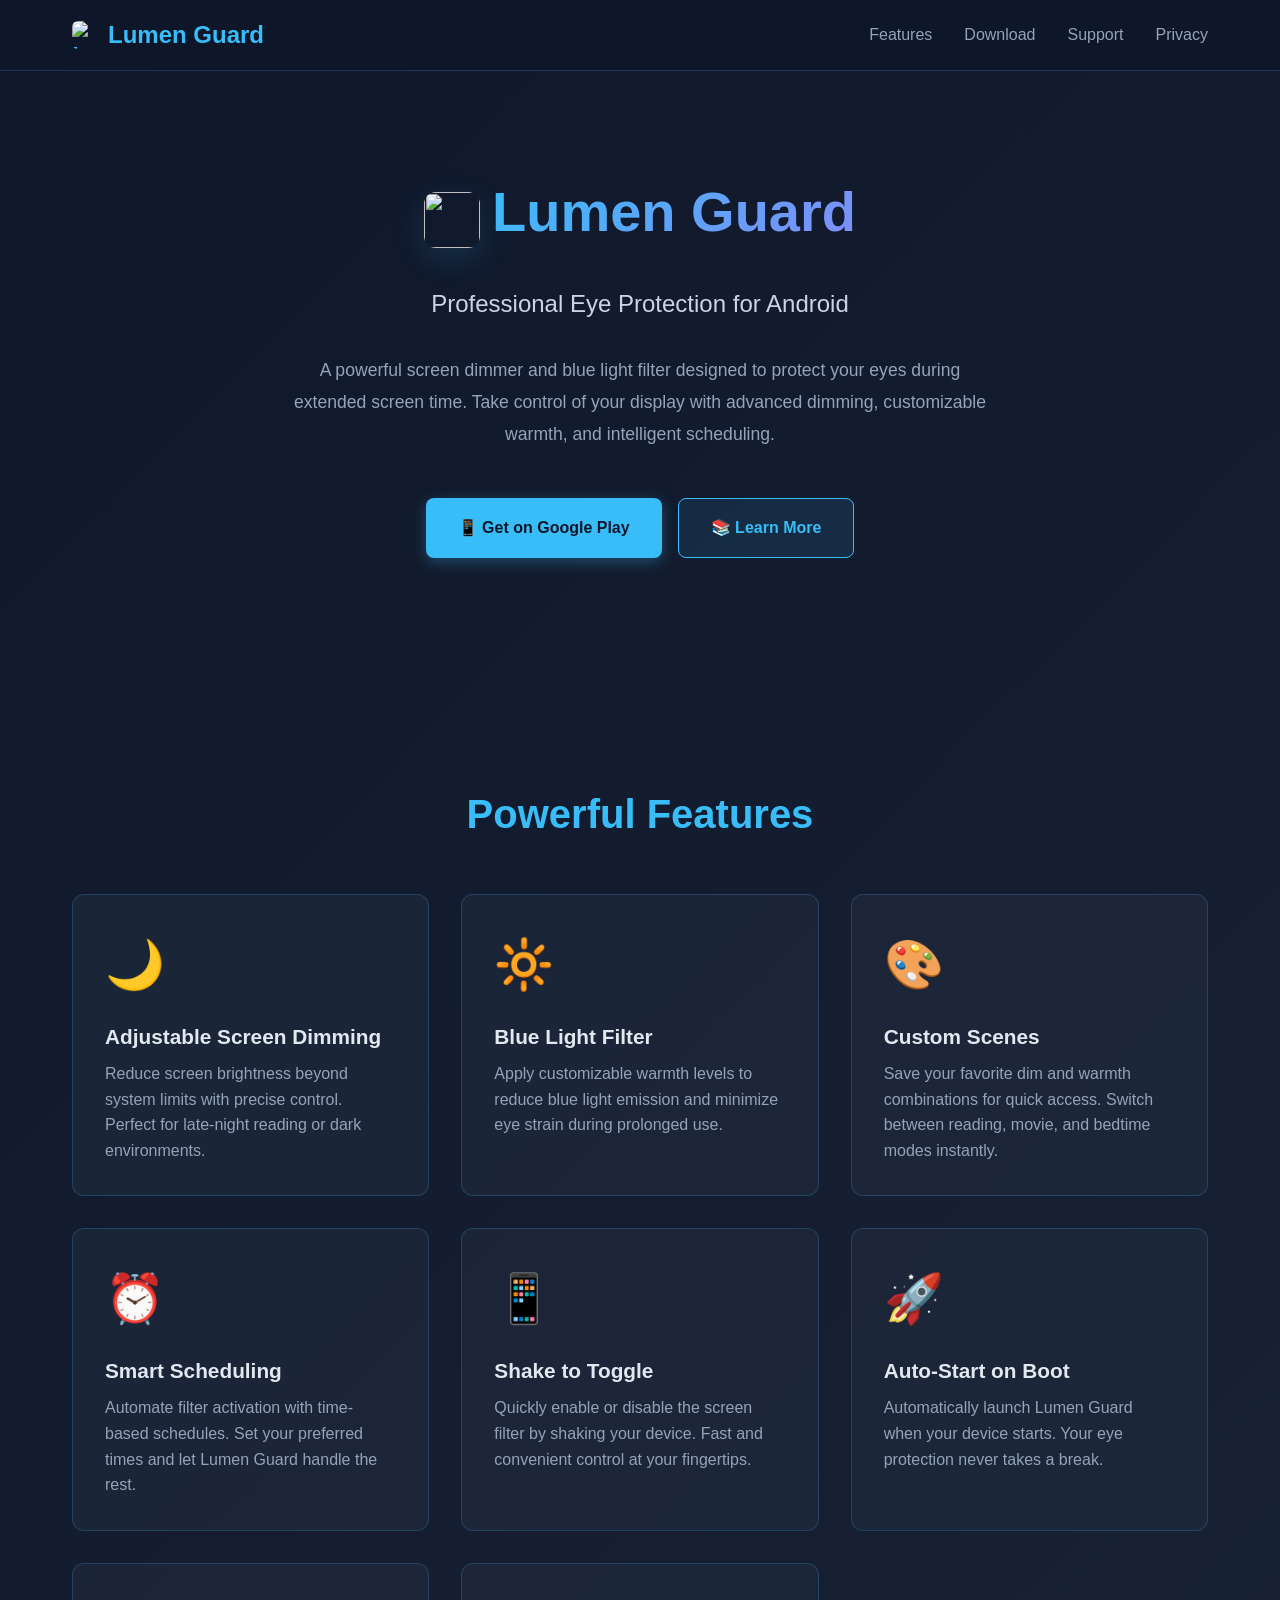
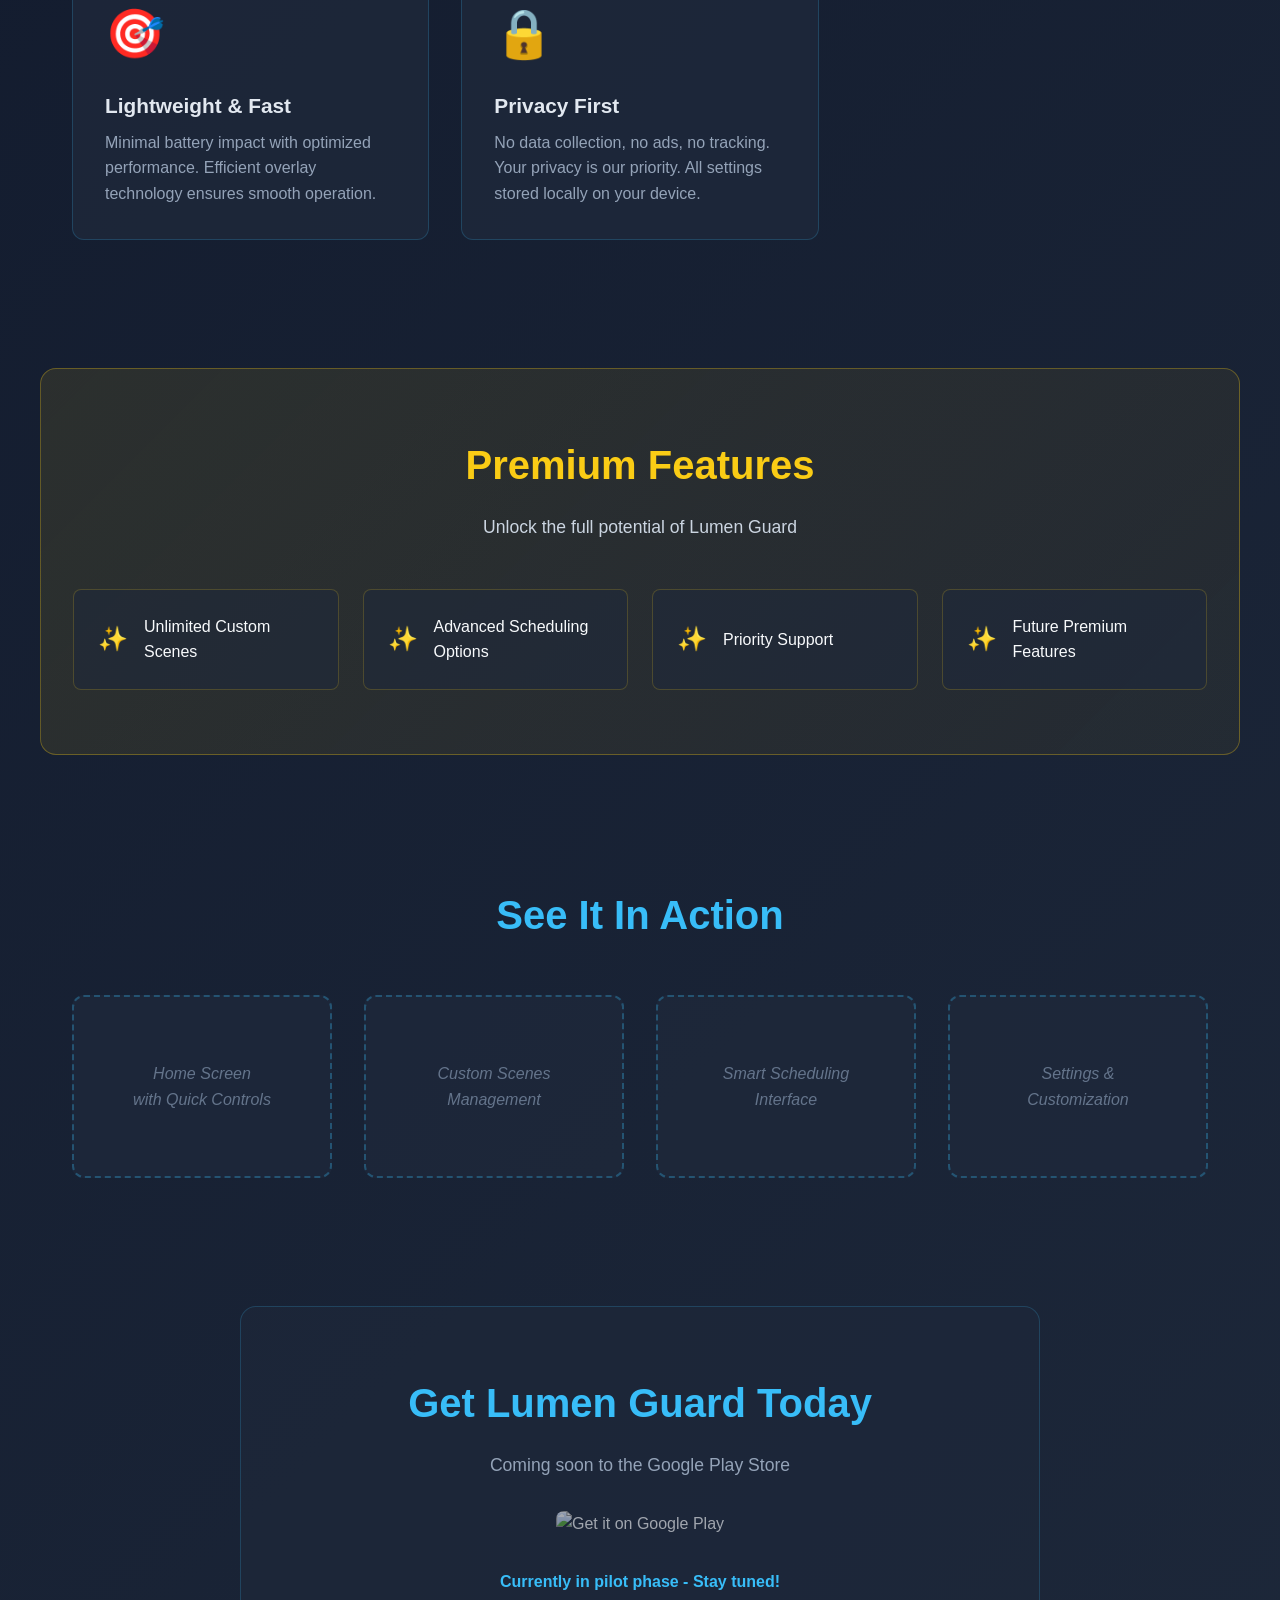
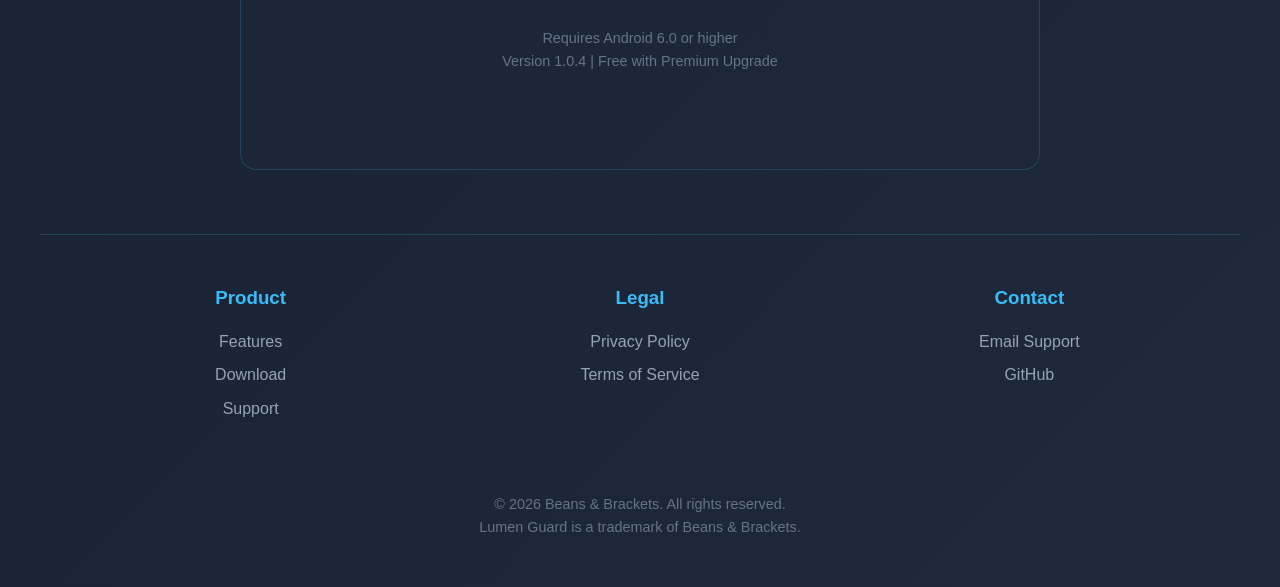
==== lumenguard/index.html @ dc98933a "lumenguard directory" ====
<!DOCTYPE html>
<html lang="en">
<head>
    <meta charset="UTF-8">
    <meta name="viewport" content="width=device-width, initial-scale=1.0">
    <meta name="description" content="Lumen Guard - Professional-grade screen dimmer and blue light filter for Android. Protect your eyes with customizable dimming, warmth control, and automated scheduling.">
    <meta name="keywords" content="screen dimmer, blue light filter, eye protection, android app, brightness control, lumen guard">
    <meta name="author" content="Beans & Brackets">
    <title>Lumen Guard - Professional Eye Protection for Android</title>
    <link rel="icon" type="image/webp" href="images/app-icon.webp">
    <link rel="apple-touch-icon" href="images/app-icon.png">
    <style>
        * {
            margin: 0;
            padding: 0;
            box-sizing: border-box;
        }

        body {
            font-family: -apple-system, BlinkMacSystemFont, 'Segoe UI', Roboto, Oxygen, Ubuntu, Cantarell, sans-serif;
            background: linear-gradient(135deg, #0f172a 0%, #1e293b 100%);
            color: #f8fafc;
            line-height: 1.6;
            -webkit-font-smoothing: antialiased;
            -moz-osx-font-smoothing: grayscale;
        }

        /* Header */
        header {
            background: rgba(15, 23, 42, 0.95);
            backdrop-filter: blur(10px);
            padding: 1rem 0;
            position: sticky;
            top: 0;
            z-index: 100;
            border-bottom: 1px solid rgba(56, 189, 248, 0.2);
        }

        nav {
            max-width: 1200px;
            margin: 0 auto;
            display: flex;
            justify-content: space-between;
            align-items: center;
            padding: 0 2rem;
        }

        .logo {
            font-size: 1.5rem;
            font-weight: bold;
            color: #38bdf8;
            display: flex;
            align-items: center;
            gap: 0.5rem;
        }

        .logo img {
            width: 28px;
            height: 28px;
            border-radius: 6px;
            display: inline-block;
        }

        nav ul {
            display: flex;
            list-style: none;
            gap: 2rem;
        }

        nav a {
            color: #94a3b8;
            text-decoration: none;
            transition: color 0.3s;
            font-weight: 500;
        }

        nav a:hover {
            color: #38bdf8;
        }

        /* Hero Section */
        .hero {
            max-width: 1200px;
            margin: 0 auto;
            padding: 6rem 2rem;
            text-align: center;
        }

        .hero h1 {
            font-size: 3.5rem;
            color: #38bdf8;
            margin-bottom: 1rem;
            background: linear-gradient(135deg, #38bdf8 0%, #818cf8 100%);
            -webkit-background-clip: text;
            -webkit-text-fill-color: transparent;
            background-clip: text;
        }

        .hero-title {
            display: flex;
            align-items: center;
            justify-content: center;
            gap: 0.75rem;
            margin-bottom: 0.75rem;
        }

        .hero-title-icon {
            width: 56px;
            height: 56px;
            border-radius: 12px;
            box-shadow: 0 10px 30px rgba(56, 189, 248, 0.15);
            flex-shrink: 0;
        }

        .hero .tagline {
            font-size: 1.5rem;
            color: #cbd5e1;
            margin-bottom: 2rem;
        }

        .hero .description {
            font-size: 1.1rem;
            color: #94a3b8;
            max-width: 700px;
            margin: 0 auto 3rem;
            line-height: 1.8;
        }

        .cta-buttons {
            display: flex;
            gap: 1rem;
            justify-content: center;
            flex-wrap: wrap;
        }

        .btn {
            padding: 1rem 2rem;
            border-radius: 8px;
            text-decoration: none;
            font-weight: 600;
            transition: all 0.3s ease;
            display: inline-flex;
            align-items: center;
            gap: 0.5rem;
            font-size: 1rem;
        }

        .btn-primary {
            background: #38bdf8;
            color: #0f172a;
            box-shadow: 0 4px 14px rgba(56, 189, 248, 0.3);
        }

        .btn-primary:hover {
            background: #0ea5e9;
            transform: translateY(-2px);
            box-shadow: 0 6px 20px rgba(56, 189, 248, 0.4);
        }

        .btn-secondary {
            background: rgba(56, 189, 248, 0.1);
            color: #38bdf8;
            border: 1px solid #38bdf8;
        }

        .btn-secondary:hover {
            background: rgba(56, 189, 248, 0.2);
            transform: translateY(-2px);
        }

        /* Features Section */
        .features {
            max-width: 1200px;
            margin: 4rem auto;
            padding: 4rem 2rem;
        }

        .features h2 {
            text-align: center;
            font-size: 2.5rem;
            color: #38bdf8;
            margin-bottom: 3rem;
        }

        .features-grid {
            display: grid;
            grid-template-columns: repeat(auto-fit, minmax(280px, 1fr));
            gap: 2rem;
        }

        .feature-card {
            background: rgba(30, 41, 59, 0.8);
            border: 1px solid rgba(56, 189, 248, 0.2);
            border-radius: 12px;
            padding: 2rem;
            transition: all 0.3s ease;
        }

        .feature-card:hover {
            transform: translateY(-5px);
            border-color: #38bdf8;
            box-shadow: 0 10px 30px rgba(56, 189, 248, 0.2);
            background: rgba(30, 41, 59, 0.95);
        }

        .feature-card:hover .feature-icon {
            background: linear-gradient(135deg, rgba(56, 189, 248, 0.3) 0%, rgba(129, 140, 248, 0.3) 100%);
            transform: scale(1.05);
        }

        .feature-icon {
            font-size: 3rem;
            margin-bottom: 1rem;
        }

        .feature-card h3 {
            color: #e2e8f0;
            margin-bottom: 0.5rem;
            font-size: 1.3rem;
        }

        .feature-card p {
            color: #94a3b8;
            line-height: 1.6;
        }

        /* Premium Features */
        .premium-section {
            max-width: 1200px;
            margin: 4rem auto;
            padding: 4rem 2rem;
            background: linear-gradient(135deg, rgba(250, 204, 21, 0.1) 0%, rgba(234, 179, 8, 0.05) 100%);
            border-radius: 16px;
            border: 1px solid rgba(250, 204, 21, 0.3);
        }

        .premium-section h2 {
            text-align: center;
            font-size: 2.5rem;
            color: #facc15;
            margin-bottom: 1rem;
        }

        .premium-badge {
            text-align: center;
            color: #cbd5e1;
            margin-bottom: 3rem;
            font-size: 1.1rem;
        }

        .premium-features {
            display: grid;
            grid-template-columns: repeat(auto-fit, minmax(250px, 1fr));
            gap: 1.5rem;
        }

        .premium-item {
            display: flex;
            align-items: center;
            gap: 1rem;
            background: rgba(30, 41, 59, 0.6);
            padding: 1.5rem;
            border-radius: 8px;
            border: 1px solid rgba(250, 204, 21, 0.2);
        }

        .premium-item::before {
            content: "✨";
            font-size: 1.5rem;
        }

        /* Screenshots */
        .screenshots {
            max-width: 1200px;
            margin: 4rem auto;
            padding: 4rem 2rem;
            text-align: center;
        }

        .screenshots h2 {
            font-size: 2.5rem;
            color: #38bdf8;
            margin-bottom: 3rem;
        }

        .screenshot-grid {
            display: grid;
            grid-template-columns: repeat(auto-fit, minmax(250px, 1fr));
            gap: 2rem;
            margin-top: 2rem;
        }

        .screenshot-placeholder {
            background: rgba(30, 41, 59, 0.8);
            border: 2px dashed rgba(56, 189, 248, 0.3);
            border-radius: 12px;
            padding: 4rem 2rem;
            color: #64748b;
            font-style: italic;
        }

        /* Download Section */
        .download-section {
            max-width: 800px;
            margin: 4rem auto;
            padding: 4rem 2rem;
            text-align: center;
            background: rgba(30, 41, 59, 0.6);
            border-radius: 16px;
            border: 1px solid rgba(56, 189, 248, 0.2);
        }

        .download-section h2 {
            font-size: 2.5rem;
            color: #38bdf8;
            margin-bottom: 1rem;
        }

        .download-section p {
            color: #94a3b8;
            margin-bottom: 2rem;
            font-size: 1.1rem;
        }

        .badge-placeholder {
            display: inline-block;
            background: rgba(56, 189, 248, 0.1);
            border: 1px solid #38bdf8;
            padding: 1rem 2rem;
            border-radius: 8px;
            color: #38bdf8;
            font-weight: 600;
        }

        /* Footer */
        footer {
            max-width: 1200px;
            margin: 0 auto;
            padding: 3rem 2rem;
            text-align: center;
            border-top: 1px solid rgba(56, 189, 248, 0.2);
        }

        .footer-content {
            display: grid;
            grid-template-columns: repeat(auto-fit, minmax(200px, 1fr));
            gap: 2rem;
            margin-bottom: 2rem;
        }

        .footer-section h3 {
            color: #38bdf8;
            margin-bottom: 1rem;
        }

        .footer-section ul {
            list-style: none;
        }

        .footer-section a {
            color: #94a3b8;
            text-decoration: none;
            display: block;
            margin-bottom: 0.5rem;
            transition: color 0.3s;
        }

        .footer-section a:hover {
            color: #38bdf8;
        }

        .copyright {
            color: #64748b;
            font-size: 0.9rem;
            padding-top: 2rem;
        }

        /* Responsive */
        @media (max-width: 768px) {
            .hero h1 {
                font-size: 2.5rem;
            }

            .hero .tagline {
                font-size: 1.2rem;
            }

            nav ul {
                gap: 1rem;
                font-size: 0.9rem;
            }

            .features h2,
            .premium-section h2,
            .screenshots h2,
            .download-section h2 {
                font-size: 2rem;
            }
        }
    </style>
</head>
<body>
    <!-- Header -->
    <header>
        <nav>
            <div class="logo">
                <img src="images/app-icon.webp" alt="Lumen Guard Icon">
                Lumen Guard
            </div>
            <ul>
                <li><a href="#features">Features</a></li>
                <li><a href="#download">Download</a></li>
                <li><a href="support.html">Support</a></li>
                <li><a href="privacy.html">Privacy</a></li>
            </ul>
        </nav>
    </header>

    <!-- Hero Section -->
    <section class="hero">
        <div class="hero-title">
            <img src="images/app-icon.webp" alt="" class="hero-title-icon" aria-hidden="true">
            <h1>Lumen Guard</h1>
        </div>
        <p class="tagline">Professional Eye Protection for Android</p>
        <p class="description">
            A powerful screen dimmer and blue light filter designed to protect your eyes during extended screen time.
            Take control of your display with advanced dimming, customizable warmth, and intelligent scheduling.
        </p>
        <div class="cta-buttons">
            <a href="#download" class="btn btn-primary">
                📱 Get on Google Play
            </a>
            <a href="support.html" class="btn btn-secondary">
                📚 Learn More
            </a>
        </div>
    </section>

    <!-- Features Section -->
    <section class="features" id="features">
        <h2>Powerful Features</h2>
        <div class="features-grid">
            <div class="feature-card">
                <div class="feature-icon">🌙</div>
                <h3>Adjustable Screen Dimming</h3>
                <p>Reduce screen brightness beyond system limits with precise control. Perfect for late-night reading or dark environments.</p>
            </div>

            <div class="feature-card">
                <div class="feature-icon">🔆</div>
                <h3>Blue Light Filter</h3>
                <p>Apply customizable warmth levels to reduce blue light emission and minimize eye strain during prolonged use.</p>
            </div>

            <div class="feature-card">
                <div class="feature-icon">🎨</div>
                <h3>Custom Scenes</h3>
                <p>Save your favorite dim and warmth combinations for quick access. Switch between reading, movie, and bedtime modes instantly.</p>
            </div>

            <div class="feature-card">
                <div class="feature-icon">⏰</div>
                <h3>Smart Scheduling</h3>
                <p>Automate filter activation with time-based schedules. Set your preferred times and let Lumen Guard handle the rest.</p>
            </div>

            <div class="feature-card">
                <div class="feature-icon">📱</div>
                <h3>Shake to Toggle</h3>
                <p>Quickly enable or disable the screen filter by shaking your device. Fast and convenient control at your fingertips.</p>
            </div>

            <div class="feature-card">
                <div class="feature-icon">🚀</div>
                <h3>Auto-Start on Boot</h3>
                <p>Automatically launch Lumen Guard when your device starts. Your eye protection never takes a break.</p>
            </div>

            <div class="feature-card">
                <div class="feature-icon">🎯</div>
                <h3>Lightweight & Fast</h3>
                <p>Minimal battery impact with optimized performance. Efficient overlay technology ensures smooth operation.</p>
            </div>

            <div class="feature-card">
                <div class="feature-icon">🔒</div>
                <h3>Privacy First</h3>
                <p>No data collection, no ads, no tracking. Your privacy is our priority. All settings stored locally on your device.</p>
            </div>
        </div>
    </section>

    <!-- Premium Features -->
    <section class="premium-section">
        <h2>Premium Features</h2>
        <p class="premium-badge">Unlock the full potential of Lumen Guard</p>
        <div class="premium-features">
            <div class="premium-item">
                <span>Unlimited Custom Scenes</span>
            </div>
            <div class="premium-item">
                <span>Advanced Scheduling Options</span>
            </div>
            <div class="premium-item">
                <span>Priority Support</span>
            </div>
            <div class="premium-item">
                <span>Future Premium Features</span>
            </div>
        </div>
    </section>

    <!-- Screenshots -->
    <section class="screenshots" id="screenshots">
        <h2>See It In Action</h2>
        <div class="screenshot-grid">
            <div class="screenshot-placeholder">
                Home Screen<br>with Quick Controls
            </div>
            <div class="screenshot-placeholder">
                Custom Scenes<br>Management
            </div>
            <div class="screenshot-placeholder">
                Smart Scheduling<br>Interface
            </div>
            <div class="screenshot-placeholder">
                Settings &amp;<br>Customization
            </div>
        </div>
    </section>

    <!-- Download Section -->
    <section class="download-section" id="download">
        <h2>Get Lumen Guard Today</h2>
        <p>Coming soon to the Google Play Store</p>
        <div style="opacity: 0.6; pointer-events: none;">
            <img src="https://play.google.com/intl/en_us/badges/static/images/badges/en_badge_web_generic.png"
                 alt="Get it on Google Play"
                 style="height: 80px; border-radius: 8px;">
        </div>
        <p style="margin-top: 2rem; font-size: 1rem; color: #38bdf8; font-weight: 600;">
            Currently in pilot phase - Stay tuned!
        </p>
        <p style="margin-top: 1rem; font-size: 0.9rem; color: #64748b;">
            Requires Android 6.0 or higher<br>
            Version 1.0.4 | Free with Premium Upgrade
        </p>
    </section>

    <!-- Footer -->
    <footer>
        <div class="footer-content">
            <div class="footer-section">
                <h3>Product</h3>
                <ul>
                    <li><a href="#features">Features</a></li>
                    <li><a href="#download">Download</a></li>
                    <li><a href="support.html">Support</a></li>
                </ul>
            </div>
            <div class="footer-section">
                <h3>Legal</h3>
                <ul>
                    <li><a href="privacy.html">Privacy Policy</a></li>
                    <li><a href="support.html#terms">Terms of Service</a></li>
                </ul>
            </div>
            <div class="footer-section">
                <h3>Contact</h3>
                <ul>
                    <li><a href="mailto:beansnbrackets@gmail.com">Email Support</a></li>
                    <li><a href="https://github.com/beansnbrackets/lumenguard">GitHub</a></li>
                </ul>
            </div>
        </div>
        <div class="copyright">
            © 2026 Beans &amp; Brackets. All rights reserved.<br>
            Lumen Guard is a trademark of Beans &amp; Brackets.
        </div>
    </footer>
</body>
</html>
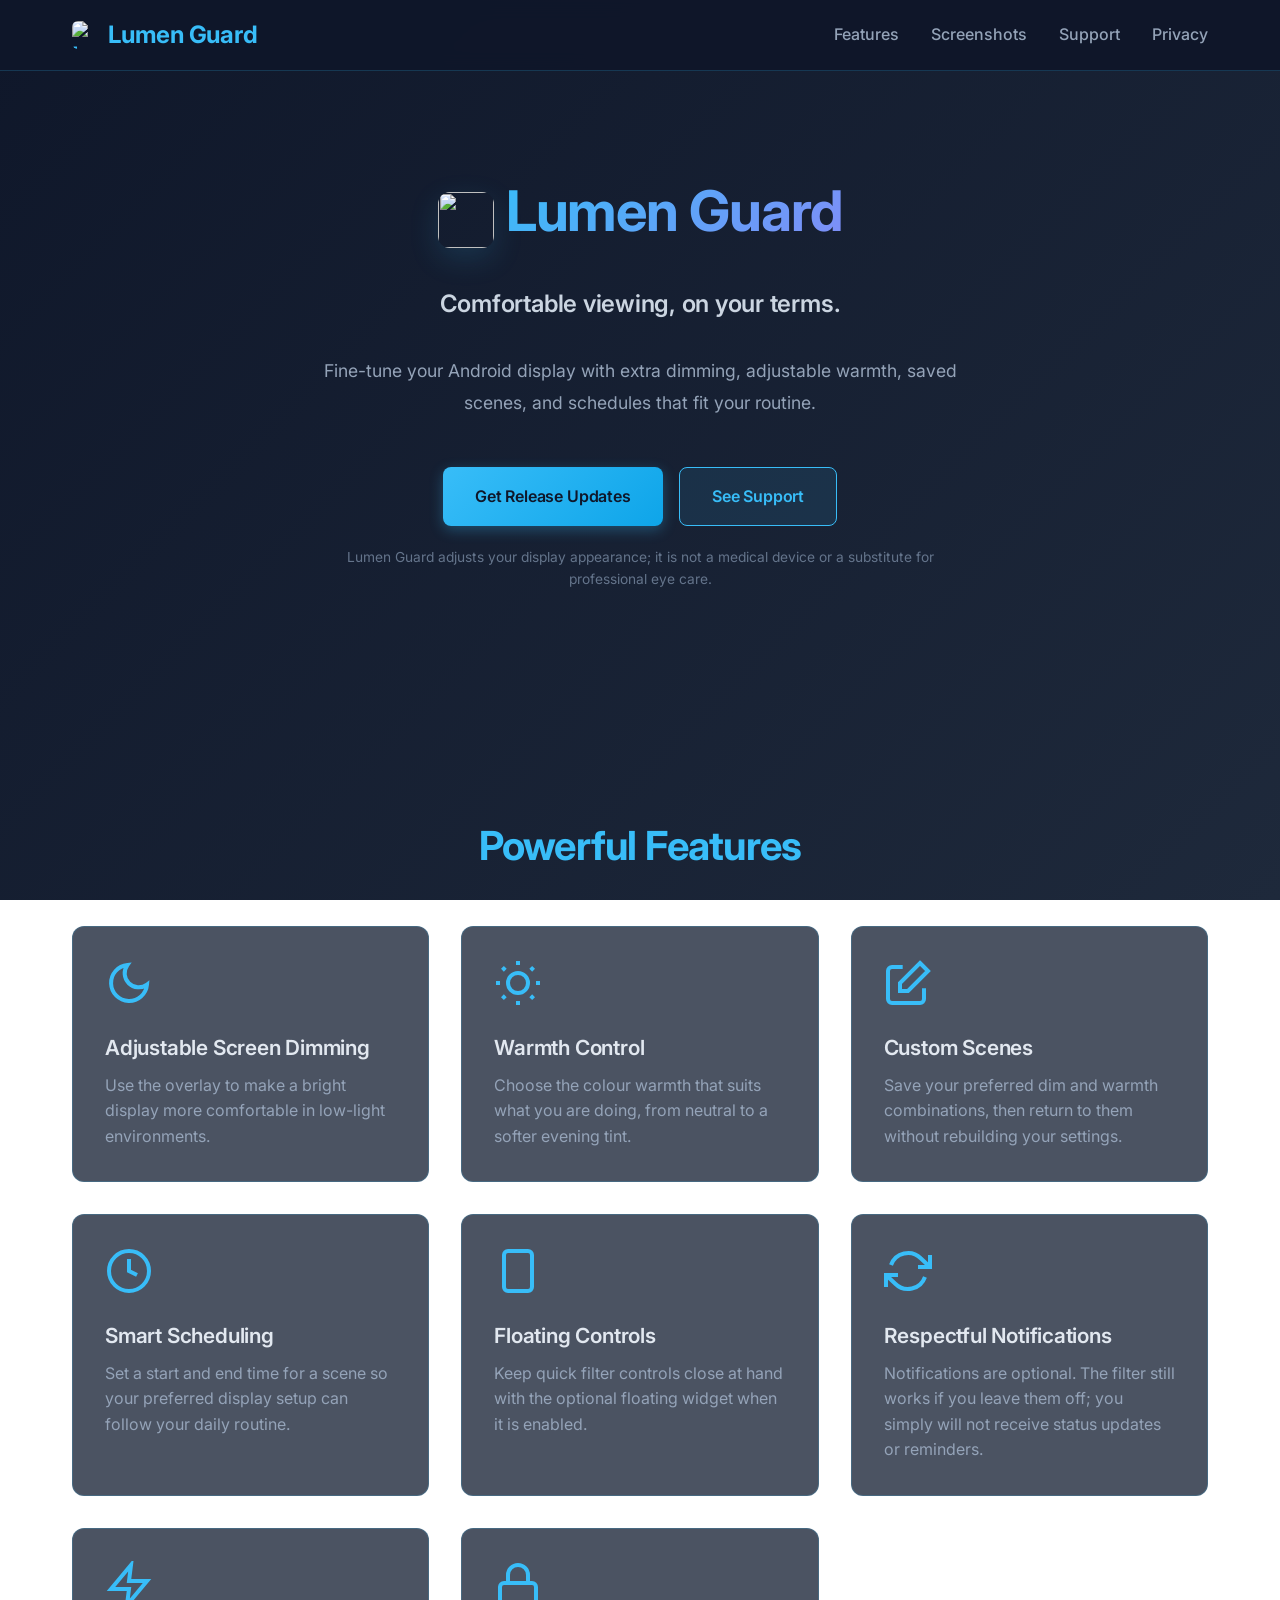
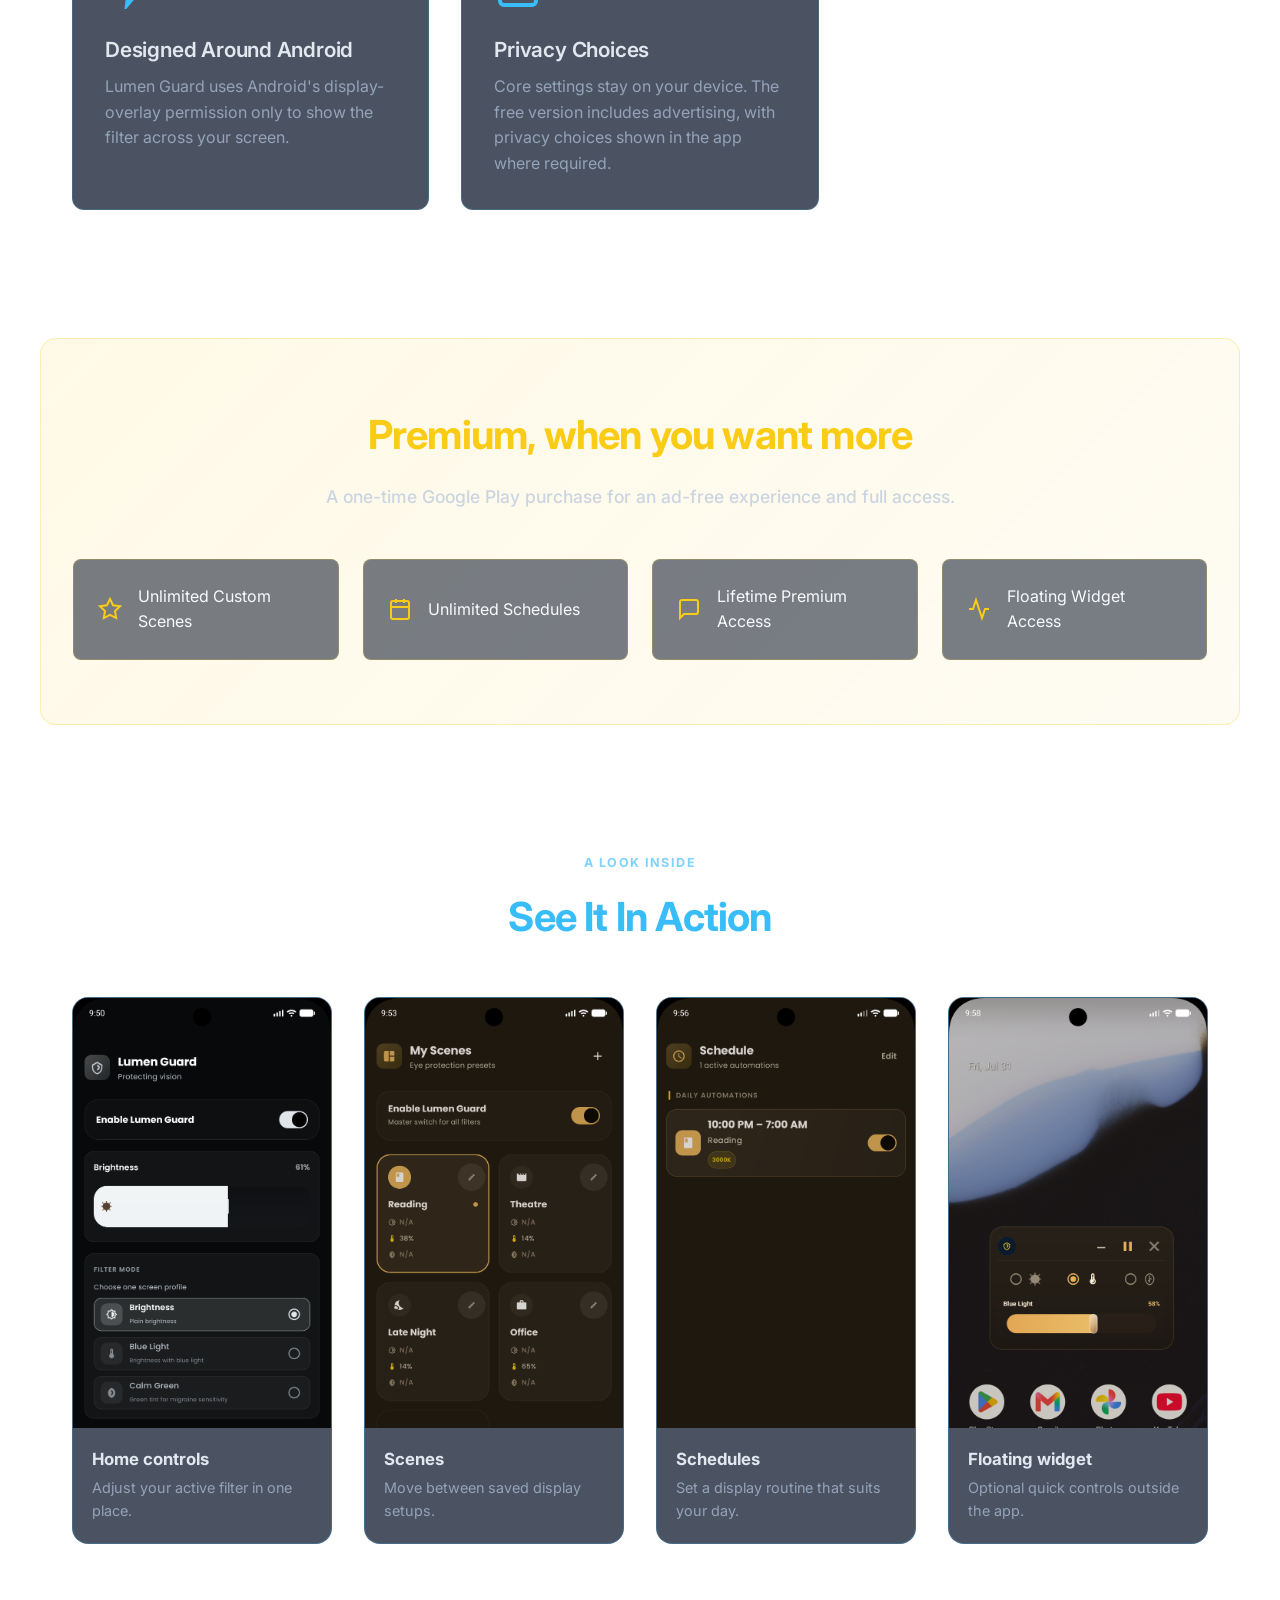
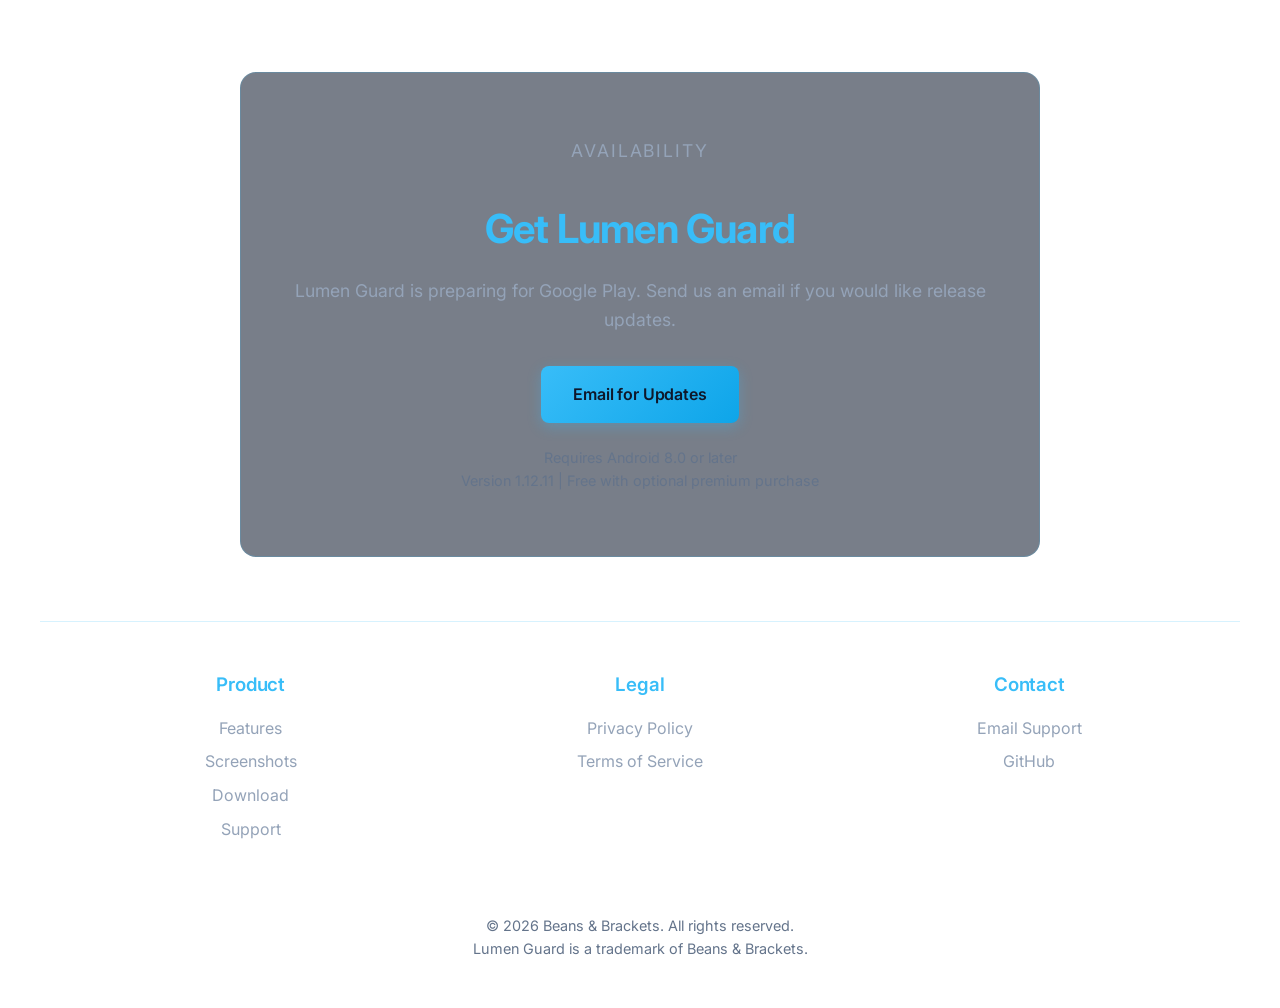
==== commit 40a3b6df: "update" ====
--- a/lumenguard/index.html
+++ b/lumenguard/index.html
@@ -3,413 +3,34 @@
 <head>
     <meta charset="UTF-8">
     <meta name="viewport" content="width=device-width, initial-scale=1.0">
-    <meta name="description" content="Lumen Guard - Professional-grade screen dimmer and blue light filter for Android. Protect your eyes with customizable dimming, warmth control, and automated scheduling.">
-    <meta name="keywords" content="screen dimmer, blue light filter, eye protection, android app, brightness control, lumen guard">
-    <meta name="author" content="Beans & Brackets">
-    <title>Lumen Guard - Professional Eye Protection for Android</title>
-    <link rel="icon" type="image/webp" href="images/app-icon.webp">
-    <link rel="apple-touch-icon" href="images/app-icon.png">
-    <style>
-        * {
-            margin: 0;
-            padding: 0;
-            box-sizing: border-box;
-        }
-
-        body {
-            font-family: -apple-system, BlinkMacSystemFont, 'Segoe UI', Roboto, Oxygen, Ubuntu, Cantarell, sans-serif;
-            background: linear-gradient(135deg, #0f172a 0%, #1e293b 100%);
-            color: #f8fafc;
-            line-height: 1.6;
-            -webkit-font-smoothing: antialiased;
-            -moz-osx-font-smoothing: grayscale;
-        }
-
-        /* Header */
-        header {
-            background: rgba(15, 23, 42, 0.95);
-            backdrop-filter: blur(10px);
-            padding: 1rem 0;
-            position: sticky;
-            top: 0;
-            z-index: 100;
-            border-bottom: 1px solid rgba(56, 189, 248, 0.2);
-        }
-
-        nav {
-            max-width: 1200px;
-            margin: 0 auto;
-            display: flex;
-            justify-content: space-between;
-            align-items: center;
-            padding: 0 2rem;
-        }
-
-        .logo {
-            font-size: 1.5rem;
-            font-weight: bold;
-            color: #38bdf8;
-            display: flex;
-            align-items: center;
-            gap: 0.5rem;
-        }
-
-        .logo img {
-            width: 28px;
-            height: 28px;
-            border-radius: 6px;
-            display: inline-block;
-        }
-
-        nav ul {
-            display: flex;
-            list-style: none;
-            gap: 2rem;
-        }
-
-        nav a {
-            color: #94a3b8;
-            text-decoration: none;
-            transition: color 0.3s;
-            font-weight: 500;
-        }
-
-        nav a:hover {
-            color: #38bdf8;
-        }
-
-        /* Hero Section */
-        .hero {
-            max-width: 1200px;
-            margin: 0 auto;
-            padding: 6rem 2rem;
-            text-align: center;
-        }
-
-        .hero h1 {
-            font-size: 3.5rem;
-            color: #38bdf8;
-            margin-bottom: 1rem;
-            background: linear-gradient(135deg, #38bdf8 0%, #818cf8 100%);
-            -webkit-background-clip: text;
-            -webkit-text-fill-color: transparent;
-            background-clip: text;
-        }
-
-        .hero-title {
-            display: flex;
-            align-items: center;
-            justify-content: center;
-            gap: 0.75rem;
-            margin-bottom: 0.75rem;
-        }
-
-        .hero-title-icon {
-            width: 56px;
-            height: 56px;
-            border-radius: 12px;
-            box-shadow: 0 10px 30px rgba(56, 189, 248, 0.15);
-            flex-shrink: 0;
-        }
-
-        .hero .tagline {
-            font-size: 1.5rem;
-            color: #cbd5e1;
-            margin-bottom: 2rem;
-        }
-
-        .hero .description {
-            font-size: 1.1rem;
-            color: #94a3b8;
-            max-width: 700px;
-            margin: 0 auto 3rem;
-            line-height: 1.8;
-        }
-
-        .cta-buttons {
-            display: flex;
-            gap: 1rem;
-            justify-content: center;
-            flex-wrap: wrap;
-        }
-
-        .btn {
-            padding: 1rem 2rem;
-            border-radius: 8px;
-            text-decoration: none;
-            font-weight: 600;
-            transition: all 0.3s ease;
-            display: inline-flex;
-            align-items: center;
-            gap: 0.5rem;
-            font-size: 1rem;
-        }
-
-        .btn-primary {
-            background: #38bdf8;
-            color: #0f172a;
-            box-shadow: 0 4px 14px rgba(56, 189, 248, 0.3);
-        }
-
-        .btn-primary:hover {
-            background: #0ea5e9;
-            transform: translateY(-2px);
-            box-shadow: 0 6px 20px rgba(56, 189, 248, 0.4);
-        }
-
-        .btn-secondary {
-            background: rgba(56, 189, 248, 0.1);
-            color: #38bdf8;
-            border: 1px solid #38bdf8;
-        }
-
-        .btn-secondary:hover {
-            background: rgba(56, 189, 248, 0.2);
-            transform: translateY(-2px);
-        }
-
-        /* Features Section */
-        .features {
-            max-width: 1200px;
-            margin: 4rem auto;
-            padding: 4rem 2rem;
-        }
-
-        .features h2 {
-            text-align: center;
-            font-size: 2.5rem;
-            color: #38bdf8;
-            margin-bottom: 3rem;
-        }
-
-        .features-grid {
-            display: grid;
-            grid-template-columns: repeat(auto-fit, minmax(280px, 1fr));
-            gap: 2rem;
-        }
-
-        .feature-card {
-            background: rgba(30, 41, 59, 0.8);
-            border: 1px solid rgba(56, 189, 248, 0.2);
-            border-radius: 12px;
-            padding: 2rem;
-            transition: all 0.3s ease;
-        }
-
-        .feature-card:hover {
-            transform: translateY(-5px);
-            border-color: #38bdf8;
-            box-shadow: 0 10px 30px rgba(56, 189, 248, 0.2);
-            background: rgba(30, 41, 59, 0.95);
-        }
-
-        .feature-card:hover .feature-icon {
-            background: linear-gradient(135deg, rgba(56, 189, 248, 0.3) 0%, rgba(129, 140, 248, 0.3) 100%);
-            transform: scale(1.05);
-        }
-
-        .feature-icon {
-            font-size: 3rem;
-            margin-bottom: 1rem;
-        }
-
-        .feature-card h3 {
-            color: #e2e8f0;
-            margin-bottom: 0.5rem;
-            font-size: 1.3rem;
-        }
-
-        .feature-card p {
-            color: #94a3b8;
-            line-height: 1.6;
-        }
-
-        /* Premium Features */
-        .premium-section {
-            max-width: 1200px;
-            margin: 4rem auto;
-            padding: 4rem 2rem;
-            background: linear-gradient(135deg, rgba(250, 204, 21, 0.1) 0%, rgba(234, 179, 8, 0.05) 100%);
-            border-radius: 16px;
-            border: 1px solid rgba(250, 204, 21, 0.3);
-        }
-
-        .premium-section h2 {
-            text-align: center;
-            font-size: 2.5rem;
-            color: #facc15;
-            margin-bottom: 1rem;
-        }
-
-        .premium-badge {
-            text-align: center;
-            color: #cbd5e1;
-            margin-bottom: 3rem;
-            font-size: 1.1rem;
-        }
-
-        .premium-features {
-            display: grid;
-            grid-template-columns: repeat(auto-fit, minmax(250px, 1fr));
-            gap: 1.5rem;
-        }
-
-        .premium-item {
-            display: flex;
-            align-items: center;
-            gap: 1rem;
-            background: rgba(30, 41, 59, 0.6);
-            padding: 1.5rem;
-            border-radius: 8px;
-            border: 1px solid rgba(250, 204, 21, 0.2);
-        }
-
-        .premium-item::before {
-            content: "✨";
-            font-size: 1.5rem;
-        }
-
-        /* Screenshots */
-        .screenshots {
-            max-width: 1200px;
-            margin: 4rem auto;
-            padding: 4rem 2rem;
-            text-align: center;
-        }
-
-        .screenshots h2 {
-            font-size: 2.5rem;
-            color: #38bdf8;
-            margin-bottom: 3rem;
-        }
-
-        .screenshot-grid {
-            display: grid;
-            grid-template-columns: repeat(auto-fit, minmax(250px, 1fr));
-            gap: 2rem;
-            margin-top: 2rem;
-        }
-
-        .screenshot-placeholder {
-            background: rgba(30, 41, 59, 0.8);
-            border: 2px dashed rgba(56, 189, 248, 0.3);
-            border-radius: 12px;
-            padding: 4rem 2rem;
-            color: #64748b;
-            font-style: italic;
-        }
-
-        /* Download Section */
-        .download-section {
-            max-width: 800px;
-            margin: 4rem auto;
-            padding: 4rem 2rem;
-            text-align: center;
-            background: rgba(30, 41, 59, 0.6);
-            border-radius: 16px;
-            border: 1px solid rgba(56, 189, 248, 0.2);
-        }
-
-        .download-section h2 {
-            font-size: 2.5rem;
-            color: #38bdf8;
-            margin-bottom: 1rem;
-        }
-
-        .download-section p {
-            color: #94a3b8;
-            margin-bottom: 2rem;
-            font-size: 1.1rem;
-        }
-
-        .badge-placeholder {
-            display: inline-block;
-            background: rgba(56, 189, 248, 0.1);
-            border: 1px solid #38bdf8;
-            padding: 1rem 2rem;
-            border-radius: 8px;
-            color: #38bdf8;
-            font-weight: 600;
-        }
-
-        /* Footer */
-        footer {
-            max-width: 1200px;
-            margin: 0 auto;
-            padding: 3rem 2rem;
-            text-align: center;
-            border-top: 1px solid rgba(56, 189, 248, 0.2);
-        }
-
-        .footer-content {
-            display: grid;
-            grid-template-columns: repeat(auto-fit, minmax(200px, 1fr));
-            gap: 2rem;
-            margin-bottom: 2rem;
-        }
-
-        .footer-section h3 {
-            color: #38bdf8;
-            margin-bottom: 1rem;
-        }
-
-        .footer-section ul {
-            list-style: none;
-        }
-
-        .footer-section a {
-            color: #94a3b8;
-            text-decoration: none;
-            display: block;
-            margin-bottom: 0.5rem;
-            transition: color 0.3s;
-        }
-
-        .footer-section a:hover {
-            color: #38bdf8;
-        }
-
-        .copyright {
-            color: #64748b;
-            font-size: 0.9rem;
-            padding-top: 2rem;
-        }
-
-        /* Responsive */
-        @media (max-width: 768px) {
-            .hero h1 {
-                font-size: 2.5rem;
-            }
-
-            .hero .tagline {
-                font-size: 1.2rem;
-            }
-
-            nav ul {
-                gap: 1rem;
-                font-size: 0.9rem;
-            }
-
-            .features h2,
-            .premium-section h2,
-            .screenshots h2,
-            .download-section h2 {
-                font-size: 2rem;
-            }
-        }
-    </style>
+    <meta name="description" content="Lumen Guard is an Android screen dimmer with adjustable warmth, scenes, schedules, and optional quick controls.">
+    <meta name="author" content="Beans &amp; Brackets">
+    <meta name="theme-color" content="#0f172a">
+    <link rel="canonical" href="https://n9t9.github.io/lumenguard/">
+    <meta property="og:type" content="website">
+    <meta property="og:title" content="Lumen Guard for Android">
+    <meta property="og:description" content="Adjustable screen dimming, warmth, scenes, and schedules for Android.">
+    <meta property="og:url" content="https://n9t9.github.io/lumenguard/">
+    <meta property="og:image" content="https://n9t9.github.io/lumenguard/images/app-icon.png">
+    <meta name="twitter:card" content="summary">
+    <meta name="twitter:title" content="Lumen Guard for Android">
+    <meta name="twitter:description" content="Adjustable screen dimming, warmth, scenes, and schedules for Android.">
+    <title>Lumen Guard – Screen Dimming and Warmth Control for Android</title>
+    <link rel="icon" type="image/webp" href="./images/app-icon.webp">
+    <link rel="apple-touch-icon" href="./images/app-icon.png">
+    <link rel="stylesheet" href="./css/lumenguard.css">
 </head>
 <body>
     <!-- Header -->
     <header>
         <nav>
-            <div class="logo">
-                <img src="images/app-icon.webp" alt="Lumen Guard Icon">
+            <a class="logo" href="index.html" aria-label="Lumen Guard home">
+                <img src="./images/app-icon.webp" alt="Lumen Guard Icon">
                 Lumen Guard
-            </div>
+            </a>
             <ul>
                 <li><a href="#features">Features</a></li>
-                <li><a href="#download">Download</a></li>
+                <li><a href="#screenshots">Screenshots</a></li>
                 <li><a href="support.html">Support</a></li>
                 <li><a href="privacy.html">Privacy</a></li>
             </ul>
@@ -419,22 +40,22 @@
     <!-- Hero Section -->
     <section class="hero">
         <div class="hero-title">
-            <img src="images/app-icon.webp" alt="" class="hero-title-icon" aria-hidden="true">
+            <img src="./images/app-icon.webp" alt="" class="hero-title-icon" aria-hidden="true">
             <h1>Lumen Guard</h1>
         </div>
-        <p class="tagline">Professional Eye Protection for Android</p>
+        <p class="tagline">Comfortable viewing, on your terms.</p>
         <p class="description">
-            A powerful screen dimmer and blue light filter designed to protect your eyes during extended screen time.
-            Take control of your display with advanced dimming, customizable warmth, and intelligent scheduling.
+            Fine-tune your Android display with extra dimming, adjustable warmth, saved scenes, and schedules that fit your routine.
         </p>
         <div class="cta-buttons">
             <a href="#download" class="btn btn-primary">
-                📱 Get on Google Play
+                Get Release Updates
             </a>
             <a href="support.html" class="btn btn-secondary">
-                📚 Learn More
-            </a>
-        </div>
+                See Support
+            </a>
+        </div>
+        <p class="hero-note">Lumen Guard adjusts your display appearance; it is not a medical device or a substitute for professional eye care.</p>
     </section>
 
     <!-- Features Section -->
@@ -442,109 +63,182 @@
         <h2>Powerful Features</h2>
         <div class="features-grid">
             <div class="feature-card">
-                <div class="feature-icon">🌙</div>
+                <div class="feature-icon">
+                    <svg width="48" height="48" viewBox="0 0 24 24" fill="none" stroke="currentColor" stroke-width="2">
+                        <path d="M21 12.79A9 9 0 1 1 11.21 3 7 7 0 0 0 21 12.79z"></path>
+                    </svg>
+                </div>
                 <h3>Adjustable Screen Dimming</h3>
-                <p>Reduce screen brightness beyond system limits with precise control. Perfect for late-night reading or dark environments.</p>
-            </div>
-
-            <div class="feature-card">
-                <div class="feature-icon">🔆</div>
-                <h3>Blue Light Filter</h3>
-                <p>Apply customizable warmth levels to reduce blue light emission and minimize eye strain during prolonged use.</p>
-            </div>
-
-            <div class="feature-card">
-                <div class="feature-icon">🎨</div>
+                <p>Use the overlay to make a bright display more comfortable in low-light environments.</p>
+            </div>
+
+            <div class="feature-card">
+                <div class="feature-icon">
+                    <svg width="48" height="48" viewBox="0 0 24 24" fill="none" stroke="currentColor" stroke-width="2">
+                        <circle cx="12" cy="12" r="5"></circle>
+                        <line x1="12" y1="1" x2="12" y2="3"></line>
+                        <line x1="12" y1="21" x2="12" y2="23"></line>
+                        <line x1="4.22" y1="4.22" x2="5.64" y2="5.64"></line>
+                        <line x1="18.36" y1="18.36" x2="19.78" y2="19.78"></line>
+                        <line x1="1" y1="12" x2="3" y2="12"></line>
+                        <line x1="21" y1="12" x2="23" y2="12"></line>
+                        <line x1="4.22" y1="19.78" x2="5.64" y2="18.36"></line>
+                        <line x1="18.36" y1="5.64" x2="19.78" y2="4.22"></line>
+                    </svg>
+                </div>
+                <h3>Warmth Control</h3>
+                <p>Choose the colour warmth that suits what you are doing, from neutral to a softer evening tint.</p>
+            </div>
+
+            <div class="feature-card">
+                <div class="feature-icon">
+                    <svg width="48" height="48" viewBox="0 0 24 24" fill="none" stroke="currentColor" stroke-width="2">
+                        <path d="M20 14.66V20a2 2 0 0 1-2 2H4a2 2 0 0 1-2-2V6a2 2 0 0 1 2-2h5.34"></path>
+                        <polygon points="18 2 22 6 12 16 8 16 8 12 18 2"></polygon>
+                    </svg>
+                </div>
                 <h3>Custom Scenes</h3>
-                <p>Save your favorite dim and warmth combinations for quick access. Switch between reading, movie, and bedtime modes instantly.</p>
-            </div>
-
-            <div class="feature-card">
-                <div class="feature-icon">⏰</div>
+                <p>Save your preferred dim and warmth combinations, then return to them without rebuilding your settings.</p>
+            </div>
+
+            <div class="feature-card">
+                <div class="feature-icon">
+                    <svg width="48" height="48" viewBox="0 0 24 24" fill="none" stroke="currentColor" stroke-width="2">
+                        <circle cx="12" cy="12" r="10"></circle>
+                        <polyline points="12 6 12 12 16 14"></polyline>
+                    </svg>
+                </div>
                 <h3>Smart Scheduling</h3>
-                <p>Automate filter activation with time-based schedules. Set your preferred times and let Lumen Guard handle the rest.</p>
-            </div>
-
-            <div class="feature-card">
-                <div class="feature-icon">📱</div>
-                <h3>Shake to Toggle</h3>
-                <p>Quickly enable or disable the screen filter by shaking your device. Fast and convenient control at your fingertips.</p>
-            </div>
-
-            <div class="feature-card">
-                <div class="feature-icon">🚀</div>
-                <h3>Auto-Start on Boot</h3>
-                <p>Automatically launch Lumen Guard when your device starts. Your eye protection never takes a break.</p>
-            </div>
-
-            <div class="feature-card">
-                <div class="feature-icon">🎯</div>
-                <h3>Lightweight & Fast</h3>
-                <p>Minimal battery impact with optimized performance. Efficient overlay technology ensures smooth operation.</p>
-            </div>
-
-            <div class="feature-card">
-                <div class="feature-icon">🔒</div>
-                <h3>Privacy First</h3>
-                <p>No data collection, no ads, no tracking. Your privacy is our priority. All settings stored locally on your device.</p>
+                <p>Set a start and end time for a scene so your preferred display setup can follow your daily routine.</p>
+            </div>
+
+            <div class="feature-card">
+                <div class="feature-icon">
+                    <svg width="48" height="48" viewBox="0 0 24 24" fill="none" stroke="currentColor" stroke-width="2">
+                        <rect x="5" y="2" width="14" height="20" rx="2" ry="2"></rect>
+                        <line x1="12" y1="18" x2="12.01" y2="18"></line>
+                    </svg>
+                </div>
+                <h3>Floating Controls</h3>
+                <p>Keep quick filter controls close at hand with the optional floating widget when it is enabled.</p>
+            </div>
+
+            <div class="feature-card">
+                <div class="feature-icon">
+                    <svg width="48" height="48" viewBox="0 0 24 24" fill="none" stroke="currentColor" stroke-width="2">
+                        <polyline points="23 4 23 10 17 10"></polyline>
+                        <polyline points="1 20 1 14 7 14"></polyline>
+                        <path d="M3.51 9a9 9 0 0 1 14.85-3.36L23 10M1 14l4.64 4.36A9 9 0 0 0 20.49 15"></path>
+                    </svg>
+                </div>
+                <h3>Respectful Notifications</h3>
+                <p>Notifications are optional. The filter still works if you leave them off; you simply will not receive status updates or reminders.</p>
+            </div>
+
+            <div class="feature-card">
+                <div class="feature-icon">
+                    <svg width="48" height="48" viewBox="0 0 24 24" fill="none" stroke="currentColor" stroke-width="2">
+                        <polygon points="13 2 3 14 12 14 11 22 21 10 12 10 13 2"></polygon>
+                    </svg>
+                </div>
+                <h3>Designed Around Android</h3>
+                <p>Lumen Guard uses Android's display-overlay permission only to show the filter across your screen.</p>
+            </div>
+
+            <div class="feature-card">
+                <div class="feature-icon">
+                    <svg width="48" height="48" viewBox="0 0 24 24" fill="none" stroke="currentColor" stroke-width="2">
+                        <rect x="3" y="11" width="18" height="11" rx="2" ry="2"></rect>
+                        <path d="M7 11V7a5 5 0 0 1 10 0v4"></path>
+                    </svg>
+                </div>
+                <h3>Privacy Choices</h3>
+                <p>Core settings stay on your device. The free version includes advertising, with privacy choices shown in the app where required.</p>
             </div>
         </div>
     </section>
 
     <!-- Premium Features -->
     <section class="premium-section">
-        <h2>Premium Features</h2>
-        <p class="premium-badge">Unlock the full potential of Lumen Guard</p>
+        <h2>Premium, when you want more</h2>
+        <p class="premium-badge">A one-time Google Play purchase for an ad-free experience and full access.</p>
         <div class="premium-features">
             <div class="premium-item">
+                <div class="premium-icon">
+                    <svg width="24" height="24" viewBox="0 0 24 24" fill="none" stroke="currentColor" stroke-width="2">
+                        <polygon points="12 2 15.09 8.26 22 9.27 17 14.14 18.18 21.02 12 17.77 5.82 21.02 7 14.14 2 9.27 8.91 8.26 12 2"></polygon>
+                    </svg>
+                </div>
                 <span>Unlimited Custom Scenes</span>
             </div>
             <div class="premium-item">
-                <span>Advanced Scheduling Options</span>
-            </div>
-            <div class="premium-item">
-                <span>Priority Support</span>
-            </div>
-            <div class="premium-item">
-                <span>Future Premium Features</span>
+                <div class="premium-icon">
+                    <svg width="24" height="24" viewBox="0 0 24 24" fill="none" stroke="currentColor" stroke-width="2">
+                        <rect x="3" y="4" width="18" height="18" rx="2" ry="2"></rect>
+                        <line x1="16" y1="2" x2="16" y2="6"></line>
+                        <line x1="8" y1="2" x2="8" y2="6"></line>
+                        <line x1="3" y1="10" x2="21" y2="10"></line>
+                    </svg>
+                </div>
+                <span>Unlimited Schedules</span>
+            </div>
+            <div class="premium-item">
+                <div class="premium-icon">
+                    <svg width="24" height="24" viewBox="0 0 24 24" fill="none" stroke="currentColor" stroke-width="2">
+                        <path d="M21 15a2 2 0 0 1-2 2H7l-4 4V5a2 2 0 0 1 2-2h14a2 2 0 0 1 2 2z"></path>
+                    </svg>
+                </div>
+                <span>Lifetime Premium Access</span>
+            </div>
+            <div class="premium-item">
+                <div class="premium-icon">
+                    <svg width="24" height="24" viewBox="0 0 24 24" fill="none" stroke="currentColor" stroke-width="2">
+                        <polyline points="22 12 18 12 15 21 9 3 6 12 2 12"></polyline>
+                    </svg>
+                </div>
+                <span>Floating Widget Access</span>
             </div>
         </div>
     </section>
 
     <!-- Screenshots -->
     <section class="screenshots" id="screenshots">
+        <p class="eyebrow">A look inside</p>
         <h2>See It In Action</h2>
         <div class="screenshot-grid">
-            <div class="screenshot-placeholder">
-                Home Screen<br>with Quick Controls
-            </div>
-            <div class="screenshot-placeholder">
-                Custom Scenes<br>Management
-            </div>
-            <div class="screenshot-placeholder">
-                Smart Scheduling<br>Interface
-            </div>
-            <div class="screenshot-placeholder">
-                Settings &amp;<br>Customization
-            </div>
+            <figure class="screenshot-card">
+                <img src="images/screenshots/lumen_home_brigtness.png" alt="Lumen Guard home screen with brightness controls">
+                <figcaption><h3>Home controls</h3><p>Adjust your active filter in one place.</p></figcaption>
+            </figure>
+            <figure class="screenshot-card">
+                <img src="images/screenshots/lumen_scenes.png" alt="Lumen Guard scenes screen">
+                <figcaption><h3>Scenes</h3><p>Move between saved display setups.</p></figcaption>
+            </figure>
+            <figure class="screenshot-card">
+                <img src="images/screenshots/lumen_schedules.png" alt="Lumen Guard schedules screen">
+                <figcaption><h3>Schedules</h3><p>Set a display routine that suits your day.</p></figcaption>
+            </figure>
+            <figure class="screenshot-card">
+                <img src="images/screenshots/lumen_floating_widget.png" alt="Lumen Guard floating widget over an Android home screen">
+                <figcaption><h3>Floating widget</h3><p>Optional quick controls outside the app.</p></figcaption>
+            </figure>
         </div>
     </section>
 
     <!-- Download Section -->
     <section class="download-section" id="download">
-        <h2>Get Lumen Guard Today</h2>
-        <p>Coming soon to the Google Play Store</p>
-        <div style="opacity: 0.6; pointer-events: none;">
-            <img src="https://play.google.com/intl/en_us/badges/static/images/badges/en_badge_web_generic.png"
-                 alt="Get it on Google Play"
-                 style="height: 80px; border-radius: 8px;">
-        </div>
-        <p style="margin-top: 2rem; font-size: 1rem; color: #38bdf8; font-weight: 600;">
-            Currently in pilot phase - Stay tuned!
-        </p>
-        <p style="margin-top: 1rem; font-size: 0.9rem; color: #64748b;">
-            Requires Android 6.0 or higher<br>
-            Version 1.0.4 | Free with Premium Upgrade
+        <p class="eyebrow">Availability</p>
+        <h2>Get Lumen Guard</h2>
+        <p>Lumen Guard is preparing for Google Play. Send us an email if you would like release updates.</p>
+        <div style="margin-top: 2rem;">
+            <a href="mailto:beansnbrackets@gmail.com?subject=Lumen%20Guard%20release%20updates"
+               class="btn btn-primary">
+                Email for Updates
+            </a>
+        </div>
+        <p class="availability-details">
+            Requires Android 8.0 or later<br>
+            Version 1.12.11 | Free with optional premium purchase
         </p>
     </section>
 
@@ -555,6 +249,7 @@
                 <h3>Product</h3>
                 <ul>
                     <li><a href="#features">Features</a></li>
+                    <li><a href="#screenshots">Screenshots</a></li>
                     <li><a href="#download">Download</a></li>
                     <li><a href="support.html">Support</a></li>
                 </ul>
@@ -563,14 +258,14 @@
                 <h3>Legal</h3>
                 <ul>
                     <li><a href="privacy.html">Privacy Policy</a></li>
-                    <li><a href="support.html#terms">Terms of Service</a></li>
+                    <li><a href="terms.html">Terms of Service</a></li>
                 </ul>
             </div>
             <div class="footer-section">
                 <h3>Contact</h3>
                 <ul>
                     <li><a href="mailto:beansnbrackets@gmail.com">Email Support</a></li>
-                    <li><a href="https://github.com/beansnbrackets/lumenguard">GitHub</a></li>
+                    <li><a href="https://github.com/beansnbrackets/lumenguard" rel="noopener">GitHub</a></li>
                 </ul>
             </div>
         </div>
--- a/lumenguard/css/lumenguard.css
+++ b/lumenguard/css/lumenguard.css
@@ -0,0 +1,545 @@
+/* Import Modern Font */
+@import url('https://fonts.googleapis.com/css2?family=Inter:wght@400;500;600;700&display=swap');
+
+/* Global Styles for Lumen Guard */
+* {
+    margin: 0;
+    padding: 0;
+    box-sizing: border-box;
+}
+
+body {
+    font-family: 'Inter', -apple-system, BlinkMacSystemFont, 'Segoe UI', Roboto, Oxygen, Ubuntu, Cantarell, sans-serif;
+    background: linear-gradient(135deg, #0f172a 0%, #1e293b 100%);
+    background-attachment: fixed;
+    color: #f8fafc;
+    line-height: 1.6;
+    min-height: 100vh;
+    -webkit-font-smoothing: antialiased;
+    -moz-osx-font-smoothing: grayscale;
+}
+
+/* Header */
+header {
+    background: rgba(15, 23, 42, 0.95);
+    backdrop-filter: blur(10px);
+    padding: 1rem 0;
+    position: sticky;
+    top: 0;
+    z-index: 100;
+    border-bottom: 1px solid rgba(56, 189, 248, 0.2);
+}
+
+nav {
+    max-width: 1200px;
+    margin: 0 auto;
+    display: flex;
+    justify-content: space-between;
+    align-items: center;
+    padding: 0 2rem;
+    gap: 1rem;
+}
+
+.logo {
+    font-size: 1.5rem;
+    font-weight: 700;
+    color: #38bdf8;
+    display: flex;
+    align-items: center;
+    gap: 0.5rem;
+    text-decoration: none;
+    letter-spacing: -0.01em;
+}
+
+.logo img {
+    width: 28px;
+    height: 28px;
+    border-radius: 6px;
+    display: inline-block;
+}
+
+nav ul {
+    display: flex;
+    list-style: none;
+    gap: 2rem;
+    flex-wrap: wrap;
+    justify-content: flex-end;
+}
+
+nav a {
+    color: #94a3b8;
+    text-decoration: none;
+    transition: color 0.3s;
+    font-weight: 500;
+}
+
+nav a:hover {
+    color: #38bdf8;
+}
+
+a:focus-visible {
+    outline: 3px solid #facc15;
+    outline-offset: 3px;
+    border-radius: 4px;
+}
+
+/* Hero Section */
+.hero {
+    max-width: 1200px;
+    margin: 0 auto;
+    padding: 6rem 2rem;
+    text-align: center;
+}
+
+.hero h1 {
+    font-size: 3.5rem;
+    font-weight: 700;
+    color: #38bdf8;
+    margin-bottom: 1rem;
+    background: linear-gradient(135deg, #38bdf8 0%, #818cf8 100%);
+    -webkit-background-clip: text;
+    -webkit-text-fill-color: transparent;
+    background-clip: text;
+    letter-spacing: -0.02em;
+}
+
+.hero-title {
+    display: flex;
+    align-items: center;
+    justify-content: center;
+    gap: 0.75rem;
+    margin-bottom: 0.75rem;
+}
+
+.hero-title-icon {
+    width: 56px;
+    height: 56px;
+    border-radius: 12px;
+    box-shadow: 0 10px 30px rgba(56, 189, 248, 0.15);
+    flex-shrink: 0;
+}
+
+.hero .tagline {
+    font-size: 1.5rem;
+    font-weight: 600;
+    color: #cbd5e1;
+    margin-bottom: 2rem;
+    letter-spacing: -0.01em;
+}
+
+.hero .description {
+    font-size: 1.1rem;
+    font-weight: 400;
+    color: #94a3b8;
+    max-width: 700px;
+    margin: 0 auto 3rem;
+    line-height: 1.8;
+}
+
+.hero-note {
+    max-width: 650px;
+    margin: 1.25rem auto 0;
+    color: #64748b;
+    font-size: 0.86rem;
+}
+
+.eyebrow {
+    color: #7dd3fc;
+    font-size: 0.78rem;
+    font-weight: 700;
+    letter-spacing: 0.11em;
+    text-transform: uppercase;
+    text-align: center;
+    margin-bottom: 0.75rem;
+}
+
+.cta-buttons {
+    display: flex;
+    gap: 1rem;
+    justify-content: center;
+    flex-wrap: wrap;
+}
+
+.btn {
+    padding: 1rem 2rem;
+    border-radius: 8px;
+    text-decoration: none;
+    font-weight: 600;
+    transition: all 0.3s ease;
+    display: inline-flex;
+    align-items: center;
+    gap: 0.5rem;
+    font-size: 1rem;
+    letter-spacing: -0.01em;
+}
+
+.btn-primary {
+    background: linear-gradient(135deg, #38bdf8 0%, #0ea5e9 100%);
+    color: #0f172a;
+    box-shadow: 0 4px 14px rgba(56, 189, 248, 0.3);
+}
+
+.btn-primary:hover {
+    transform: translateY(-2px);
+    box-shadow: 0 6px 20px rgba(56, 189, 248, 0.4);
+}
+
+.btn-secondary {
+    background: rgba(56, 189, 248, 0.1);
+    color: #38bdf8;
+    border: 1px solid #38bdf8;
+}
+
+.btn-secondary:hover {
+    background: rgba(56, 189, 248, 0.2);
+    transform: translateY(-2px);
+}
+
+/* Features Section */
+.features {
+    max-width: 1200px;
+    margin: 4rem auto;
+    padding: 4rem 2rem;
+}
+
+.features h2 {
+    text-align: center;
+    font-size: 2.5rem;
+    font-weight: 700;
+    color: #38bdf8;
+    margin-bottom: 3rem;
+    letter-spacing: -0.02em;
+}
+
+.features-grid {
+    display: grid;
+    grid-template-columns: repeat(auto-fit, minmax(280px, 1fr));
+    gap: 2rem;
+}
+
+.feature-card {
+    background: rgba(30, 41, 59, 0.8);
+    border: 1px solid rgba(56, 189, 248, 0.2);
+    border-radius: 12px;
+    padding: 2rem;
+    transition: all 0.3s ease;
+}
+
+.feature-card:hover {
+    transform: translateY(-5px);
+    border-color: #38bdf8;
+    box-shadow: 0 10px 30px rgba(56, 189, 248, 0.2);
+    background: rgba(30, 41, 59, 0.95);
+}
+
+.feature-icon {
+    width: 48px;
+    height: 48px;
+    margin-bottom: 1.5rem;
+    color: #38bdf8;
+    display: flex;
+    align-items: center;
+    justify-content: center;
+    transition: all 0.3s ease;
+}
+
+.feature-icon svg {
+    width: 100%;
+    height: 100%;
+}
+
+.feature-card:hover .feature-icon {
+    transform: scale(1.1);
+    filter: drop-shadow(0 4px 12px rgba(56, 189, 248, 0.4));
+}
+
+.feature-card h3 {
+    color: #e2e8f0;
+    margin-bottom: 0.5rem;
+    font-size: 1.3rem;
+    font-weight: 600;
+    letter-spacing: -0.01em;
+}
+
+.feature-card p {
+    color: #94a3b8;
+    line-height: 1.6;
+    font-weight: 400;
+}
+
+/* Premium Features */
+.premium-section {
+    max-width: 1200px;
+    margin: 4rem auto;
+    padding: 4rem 2rem;
+    background: linear-gradient(135deg, rgba(250, 204, 21, 0.1) 0%, rgba(234, 179, 8, 0.05) 100%);
+    border-radius: 16px;
+    border: 1px solid rgba(250, 204, 21, 0.3);
+}
+
+.premium-section h2 {
+    text-align: center;
+    font-size: 2.5rem;
+    font-weight: 700;
+    color: #facc15;
+    margin-bottom: 1rem;
+    letter-spacing: -0.02em;
+}
+
+.premium-badge {
+    text-align: center;
+    color: #cbd5e1;
+    margin-bottom: 3rem;
+    font-size: 1.1rem;
+    font-weight: 500;
+}
+
+.premium-features {
+    display: grid;
+    grid-template-columns: repeat(auto-fit, minmax(250px, 1fr));
+    gap: 1.5rem;
+}
+
+.premium-item {
+    display: flex;
+    align-items: center;
+    gap: 1rem;
+    background: rgba(30, 41, 59, 0.6);
+    padding: 1.5rem;
+    border-radius: 8px;
+    border: 1px solid rgba(250, 204, 21, 0.2);
+    font-weight: 400;
+}
+
+.premium-icon {
+    width: 24px;
+    height: 24px;
+    color: #facc15;
+    display: flex;
+    align-items: center;
+    justify-content: center;
+    flex-shrink: 0;
+    transition: all 0.3s ease;
+}
+
+.premium-icon svg {
+    width: 100%;
+    height: 100%;
+}
+
+.premium-item:hover .premium-icon {
+    transform: scale(1.1);
+    filter: drop-shadow(0 2px 8px rgba(250, 204, 21, 0.4));
+}
+
+/* Screenshots */
+.screenshots {
+    max-width: 1200px;
+    margin: 4rem auto;
+    padding: 4rem 2rem;
+    text-align: center;
+}
+
+.screenshots h2 {
+    font-size: 2.5rem;
+    font-weight: 700;
+    color: #38bdf8;
+    margin-bottom: 3rem;
+    letter-spacing: -0.02em;
+}
+
+.screenshot-grid {
+    display: grid;
+    grid-template-columns: repeat(auto-fit, minmax(250px, 1fr));
+    gap: 2rem;
+    margin-top: 2rem;
+}
+
+.screenshot-card {
+    margin: 0;
+    overflow: hidden;
+    background: rgba(30, 41, 59, 0.8);
+    border: 1px solid rgba(56, 189, 248, 0.24);
+    border-radius: 16px;
+    text-align: left;
+    transition: transform 0.3s ease, border-color 0.3s ease, box-shadow 0.3s ease;
+}
+
+.screenshot-card:hover {
+    transform: translateY(-4px);
+    border-color: #38bdf8;
+    box-shadow: 0 12px 32px rgba(15, 23, 42, 0.55);
+}
+
+.screenshot-card img {
+    display: block;
+    width: 100%;
+    height: 430px;
+    object-fit: cover;
+    object-position: top;
+    background: #0f172a;
+}
+
+.screenshot-card figcaption {
+    padding: 1.15rem 1.2rem 1.3rem;
+}
+
+.screenshot-card h3 {
+    color: #e2e8f0;
+    font-size: 1.05rem;
+    margin-bottom: 0.2rem;
+}
+
+.screenshot-card p {
+    color: #94a3b8;
+    font-size: 0.9rem;
+}
+
+.availability-details {
+    margin-top: 1.4rem !important;
+    margin-bottom: 0 !important;
+    color: #64748b !important;
+    font-size: 0.9rem !important;
+}
+
+/* Download Section */
+.download-section {
+    max-width: 800px;
+    margin: 4rem auto;
+    padding: 4rem 2rem;
+    text-align: center;
+    background: rgba(30, 41, 59, 0.6);
+    border-radius: 16px;
+    border: 1px solid rgba(56, 189, 248, 0.2);
+}
+
+.download-section h2 {
+    font-size: 2.5rem;
+    font-weight: 700;
+    color: #38bdf8;
+    margin-bottom: 1rem;
+    letter-spacing: -0.02em;
+}
+
+.download-section p {
+    color: #94a3b8;
+    margin-bottom: 2rem;
+    font-size: 1.1rem;
+    font-weight: 400;
+}
+
+.badge-placeholder {
+    display: inline-block;
+    background: rgba(56, 189, 248, 0.1);
+    border: 1px solid #38bdf8;
+    padding: 1rem 2rem;
+    border-radius: 8px;
+    color: #38bdf8;
+    font-weight: 600;
+}
+
+/* Footer */
+footer {
+    max-width: 1200px;
+    margin: 0 auto;
+    padding: 3rem 2rem;
+    text-align: center;
+    border-top: 1px solid rgba(56, 189, 248, 0.2);
+}
+
+.footer-content {
+    display: grid;
+    grid-template-columns: repeat(auto-fit, minmax(200px, 1fr));
+    gap: 2rem;
+    margin-bottom: 2rem;
+}
+
+.footer-section h3 {
+    color: #38bdf8;
+    margin-bottom: 1rem;
+    font-weight: 600;
+    letter-spacing: -0.01em;
+}
+
+.footer-section ul {
+    list-style: none;
+}
+
+.footer-section a {
+    color: #94a3b8;
+    text-decoration: none;
+    display: block;
+    margin-bottom: 0.5rem;
+    transition: color 0.3s;
+    font-weight: 400;
+}
+
+.footer-section a:hover {
+    color: #38bdf8;
+}
+
+.copyright {
+    color: #64748b;
+    font-size: 0.9rem;
+    font-weight: 400;
+    padding-top: 2rem;
+}
+
+/* Responsive */
+@media (max-width: 768px) {
+    .hero h1 {
+        font-size: 2.5rem;
+    }
+
+    .hero .tagline {
+        font-size: 1.2rem;
+    }
+
+    nav ul {
+        gap: 1rem;
+        font-size: 0.9rem;
+    }
+
+    nav {
+        padding: 0 1rem;
+    }
+
+    .logo {
+        font-size: 1.2rem;
+        white-space: nowrap;
+    }
+
+    .screenshot-card img {
+        height: 390px;
+    }
+
+    .features h2,
+    .premium-section h2,
+    .screenshots h2,
+    .download-section h2 {
+        font-size: 2rem;
+    }
+}
+
+@media (max-width: 560px) {
+    nav {
+        flex-direction: column;
+        align-items: center;
+        gap: 0.65rem;
+    }
+
+    nav ul {
+        justify-content: center;
+        gap: 0.75rem 1rem;
+    }
+
+    .hero-title {
+        gap: 0.5rem;
+    }
+
+    .hero h1 {
+        font-size: 2.25rem;
+        white-space: nowrap;
+    }
+}
+
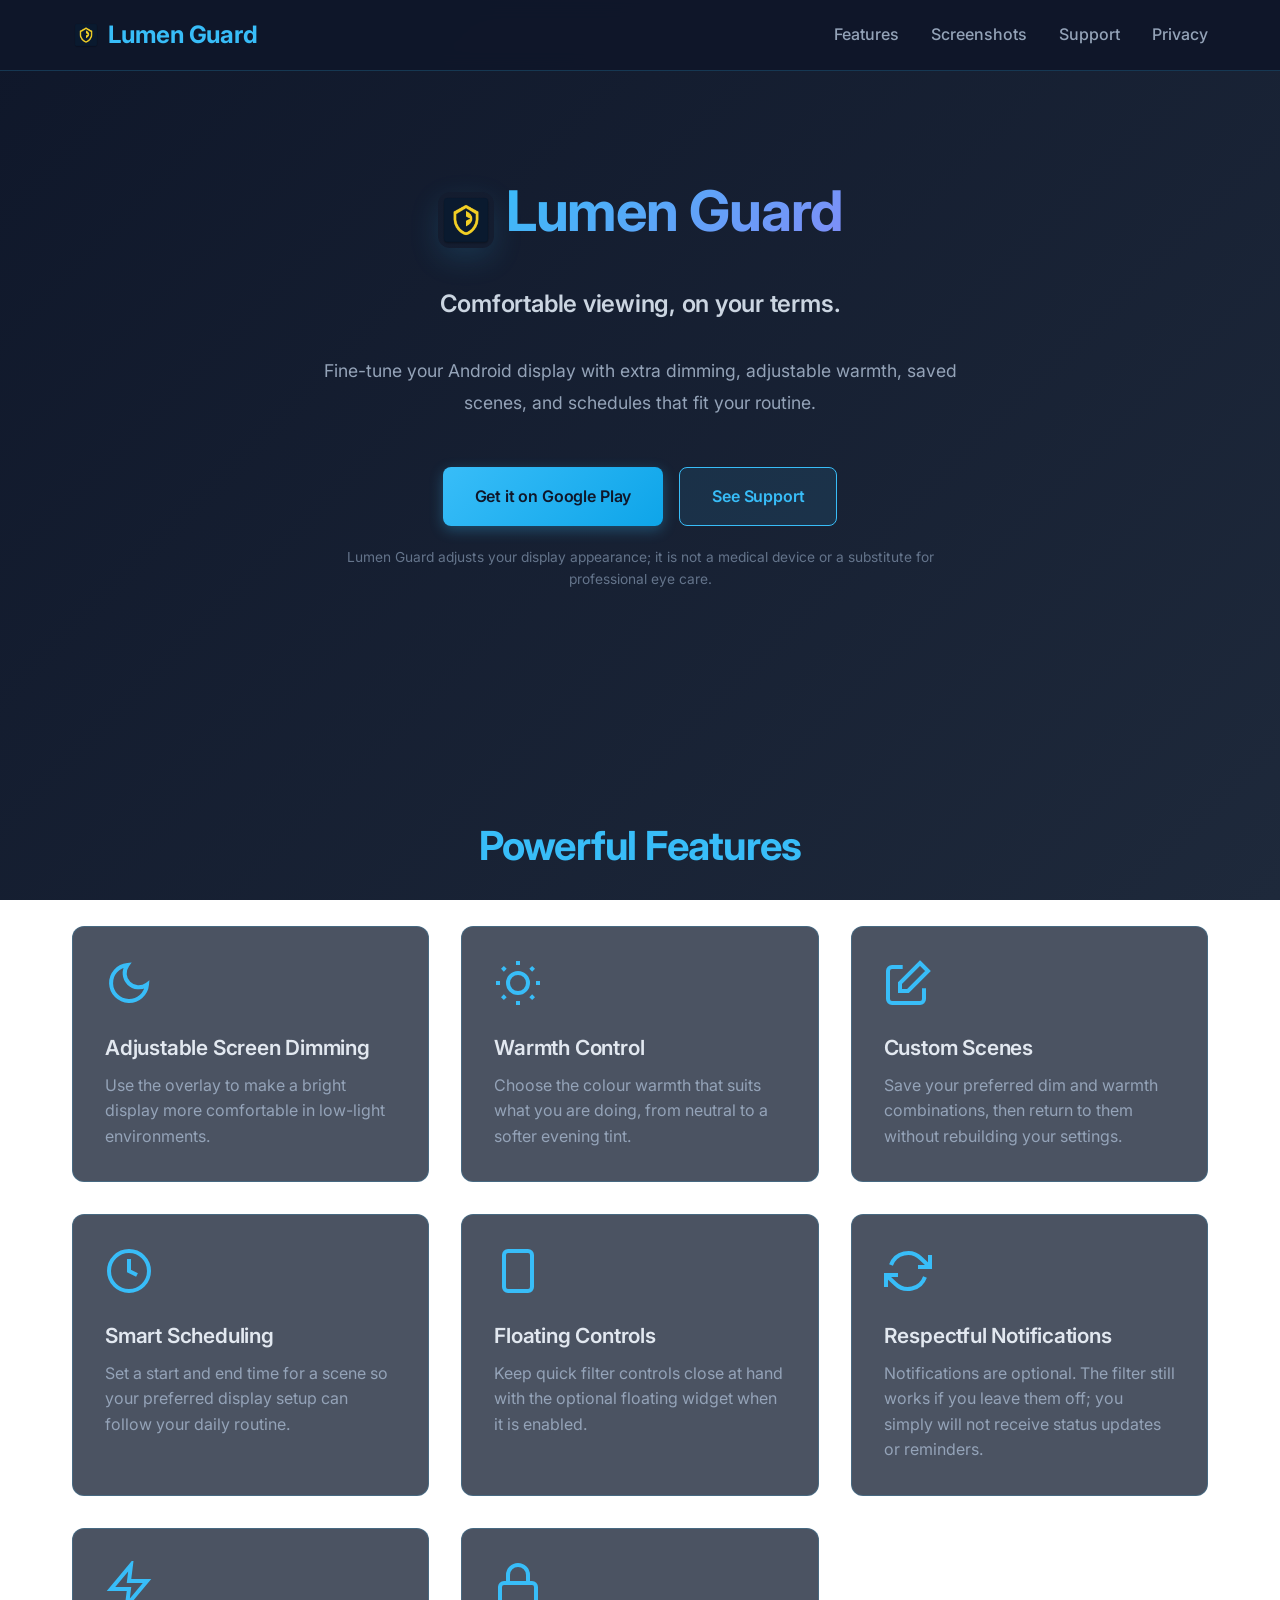
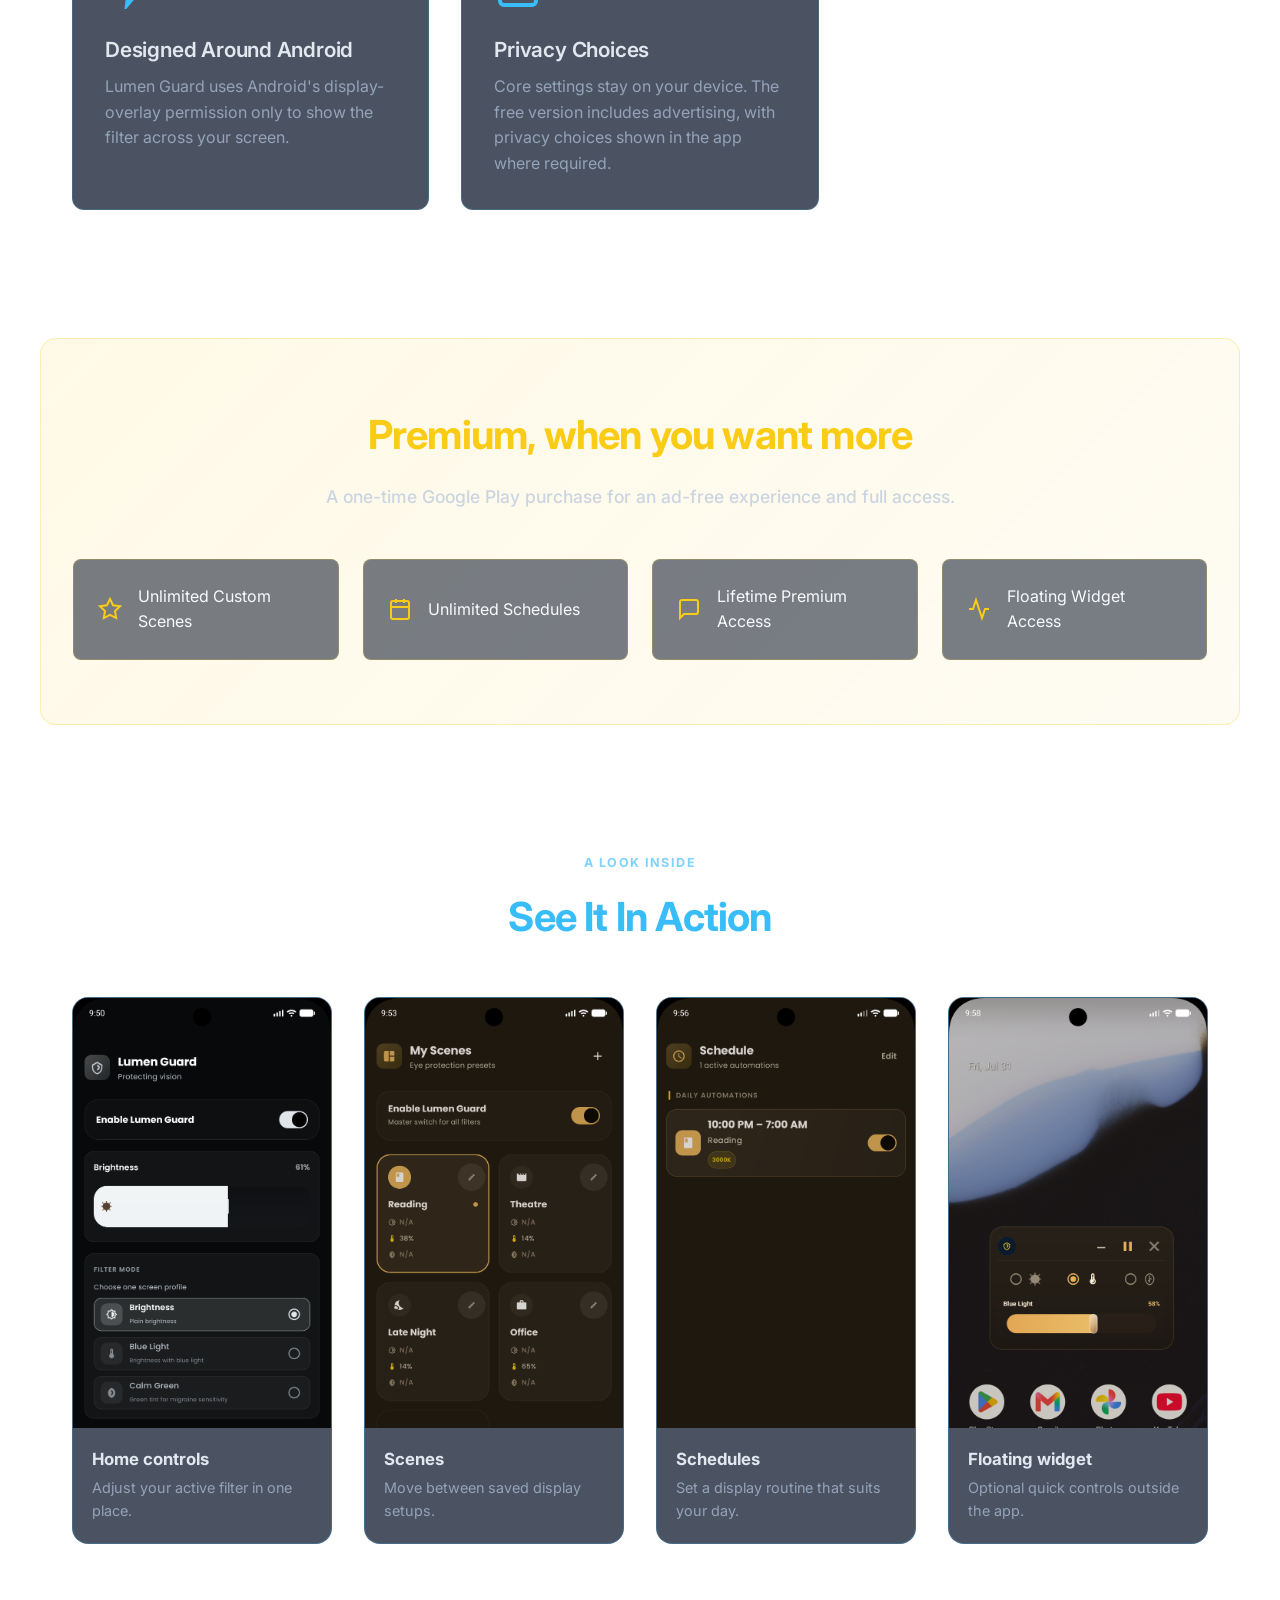
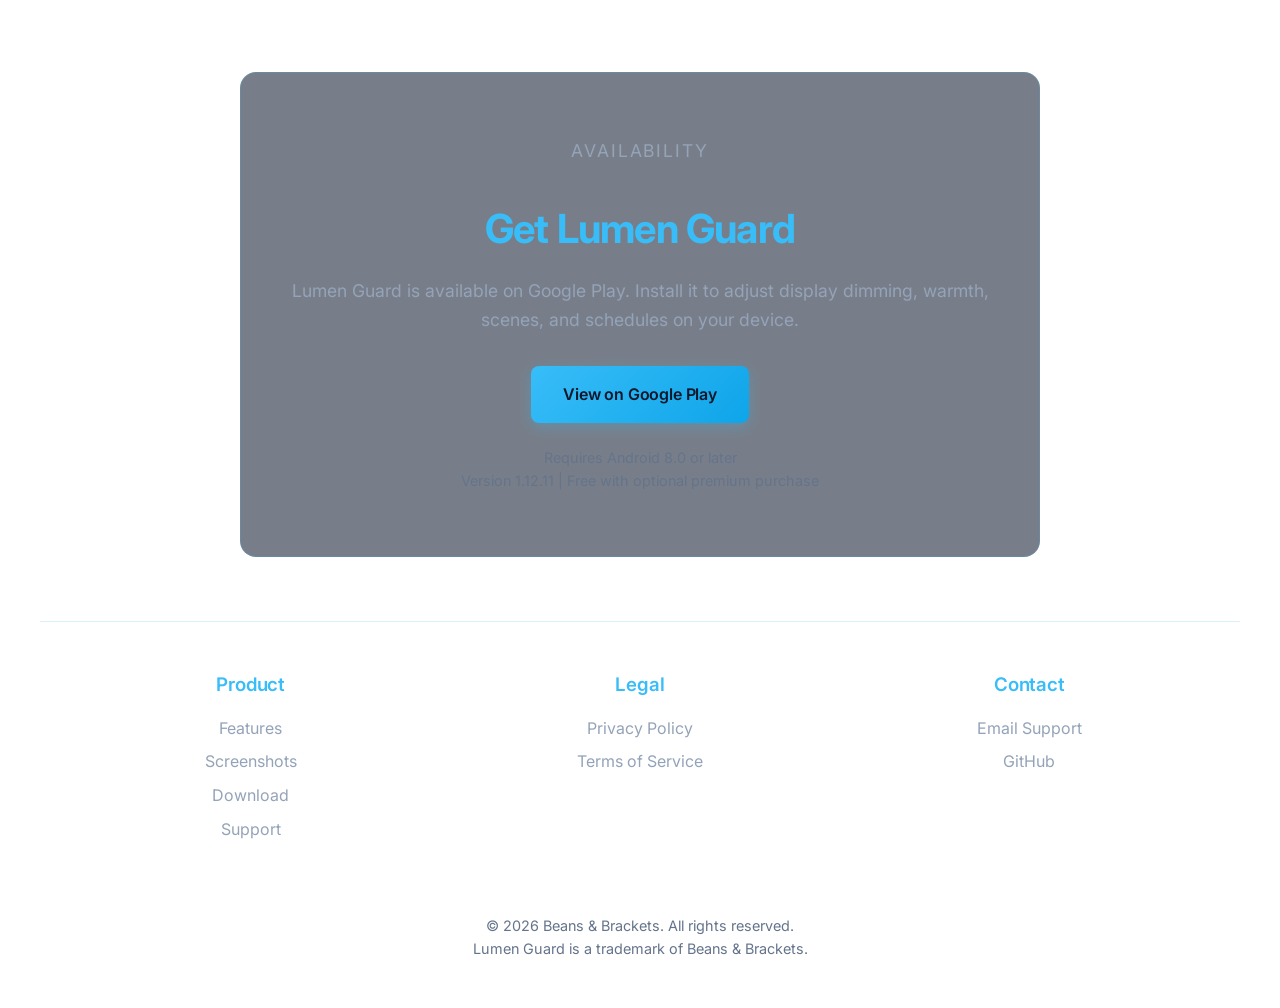
==== commit 78ea7fec: "Polish Lumen Guard website" ====
--- a/lumenguard/index.html
+++ b/lumenguard/index.html
@@ -48,8 +48,8 @@
             Fine-tune your Android display with extra dimming, adjustable warmth, saved scenes, and schedules that fit your routine.
         </p>
         <div class="cta-buttons">
-            <a href="#download" class="btn btn-primary">
-                Get Release Updates
+            <a href="https://play.google.com/store/apps/details?id=com.beansnbrackets.lumenguard&amp;hl=en-US" class="btn btn-primary" target="_blank" rel="noopener">
+                Get it on Google Play
             </a>
             <a href="support.html" class="btn btn-secondary">
                 See Support
@@ -229,11 +229,11 @@
     <section class="download-section" id="download">
         <p class="eyebrow">Availability</p>
         <h2>Get Lumen Guard</h2>
-        <p>Lumen Guard is preparing for Google Play. Send us an email if you would like release updates.</p>
+        <p>Lumen Guard is available on Google Play. Install it to adjust display dimming, warmth, scenes, and schedules on your device.</p>
         <div style="margin-top: 2rem;">
-            <a href="mailto:beansnbrackets@gmail.com?subject=Lumen%20Guard%20release%20updates"
-               class="btn btn-primary">
-                Email for Updates
+            <a href="https://play.google.com/store/apps/details?id=com.beansnbrackets.lumenguard&amp;hl=en-US"
+               class="btn btn-primary" target="_blank" rel="noopener">
+                View on Google Play
             </a>
         </div>
         <p class="availability-details">
--- a/lumenguard/css/lumenguard.css
+++ b/lumenguard/css/lumenguard.css
@@ -525,6 +525,7 @@
     nav {
         flex-direction: column;
         align-items: center;
+        padding: 0 1rem;
         gap: 0.65rem;
     }
 
@@ -539,7 +540,60 @@
 
     .hero h1 {
         font-size: 2.25rem;
-        white-space: nowrap;
-    }
-}
-
+        line-height: 1.1;
+    }
+
+    .hero {
+        padding: 4rem 1.25rem;
+    }
+
+    .hero-title-icon {
+        width: 48px;
+        height: 48px;
+    }
+
+    .cta-buttons {
+        display: grid;
+        width: 100%;
+        max-width: 340px;
+        margin: 0 auto;
+    }
+
+    .btn {
+        justify-content: center;
+        padding: 0.95rem 1.25rem;
+    }
+
+    .features,
+    .screenshots {
+        margin: 2.5rem auto;
+        padding: 2.5rem 1.25rem;
+    }
+
+    .premium-section,
+    .download-section {
+        margin: 2.5rem 1rem;
+        padding: 2.5rem 1.25rem;
+    }
+
+    .features-grid,
+    .premium-features,
+    .screenshot-grid {
+        grid-template-columns: 1fr;
+        gap: 1rem;
+    }
+
+    .feature-card,
+    .premium-item {
+        padding: 1.25rem;
+    }
+
+    .screenshot-card img {
+        height: min(150vw, 560px);
+    }
+
+    footer {
+        padding: 2.5rem 1.25rem;
+    }
+}
+
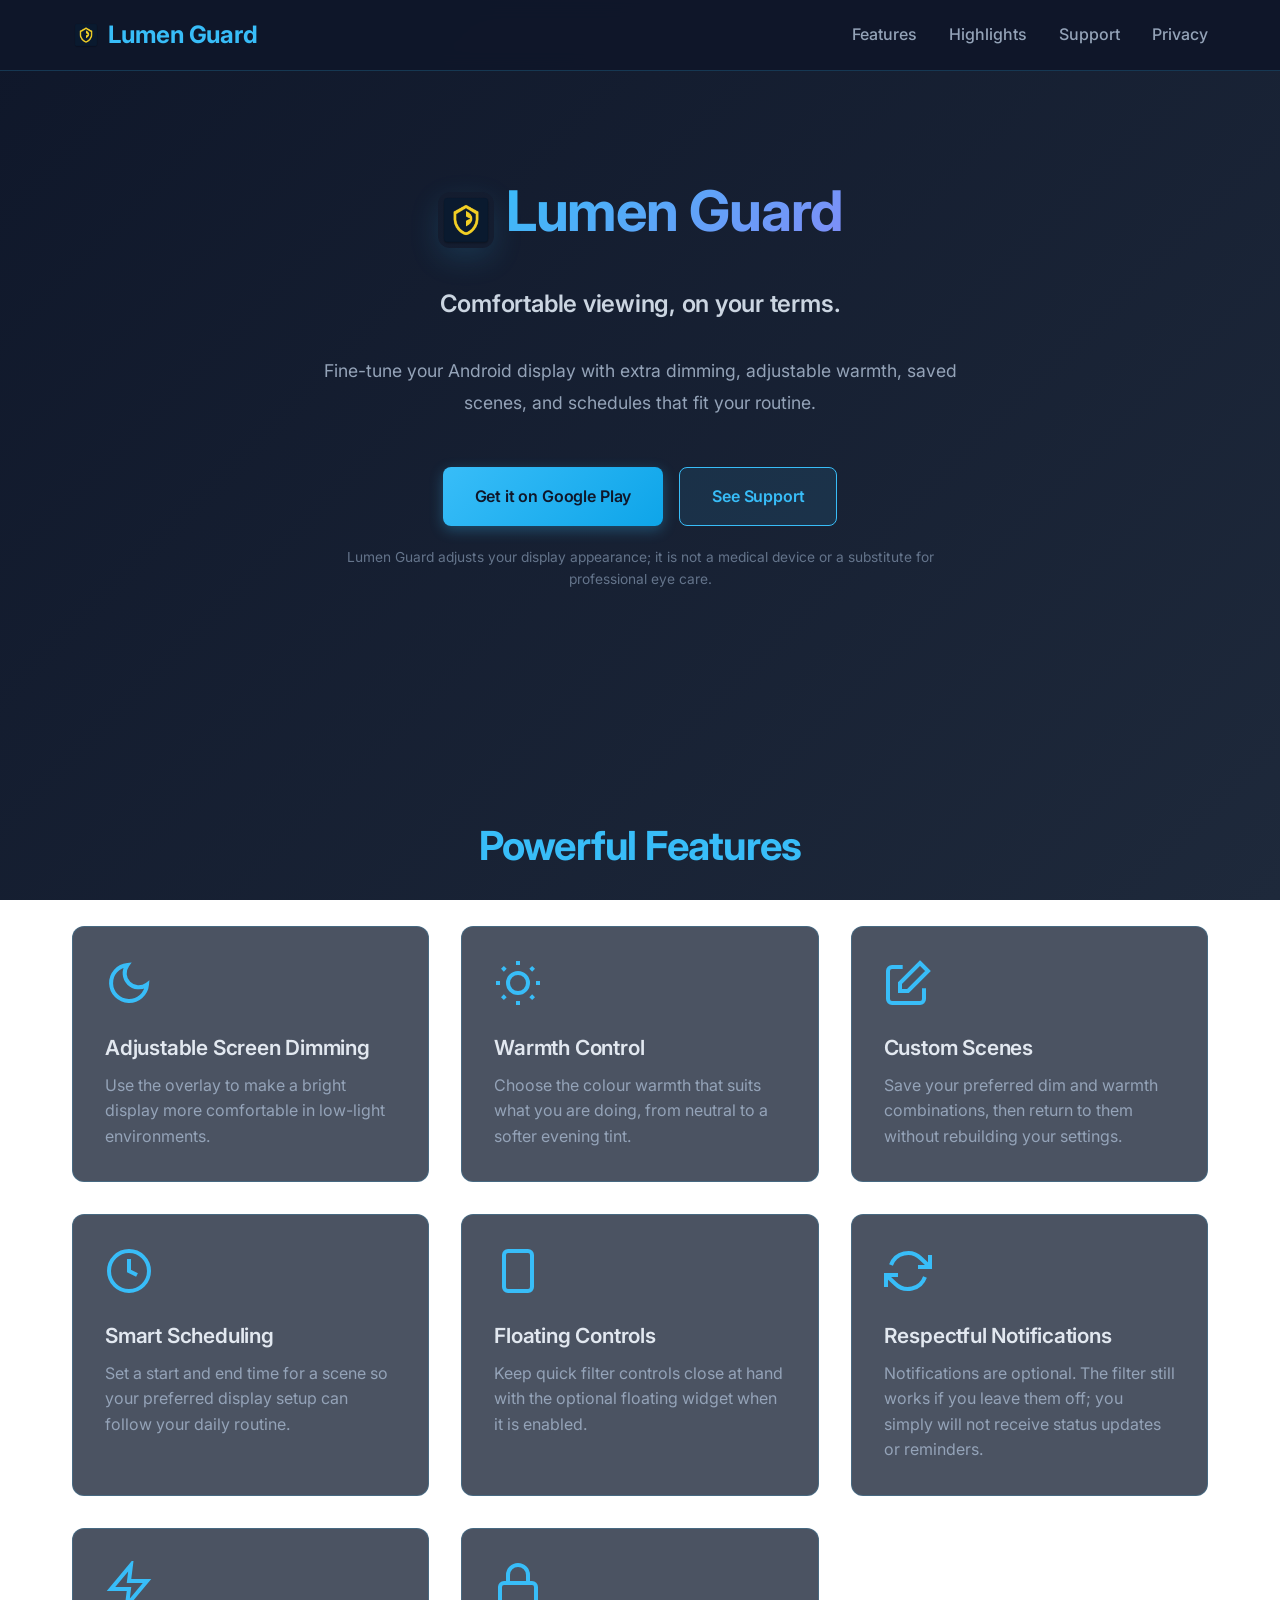
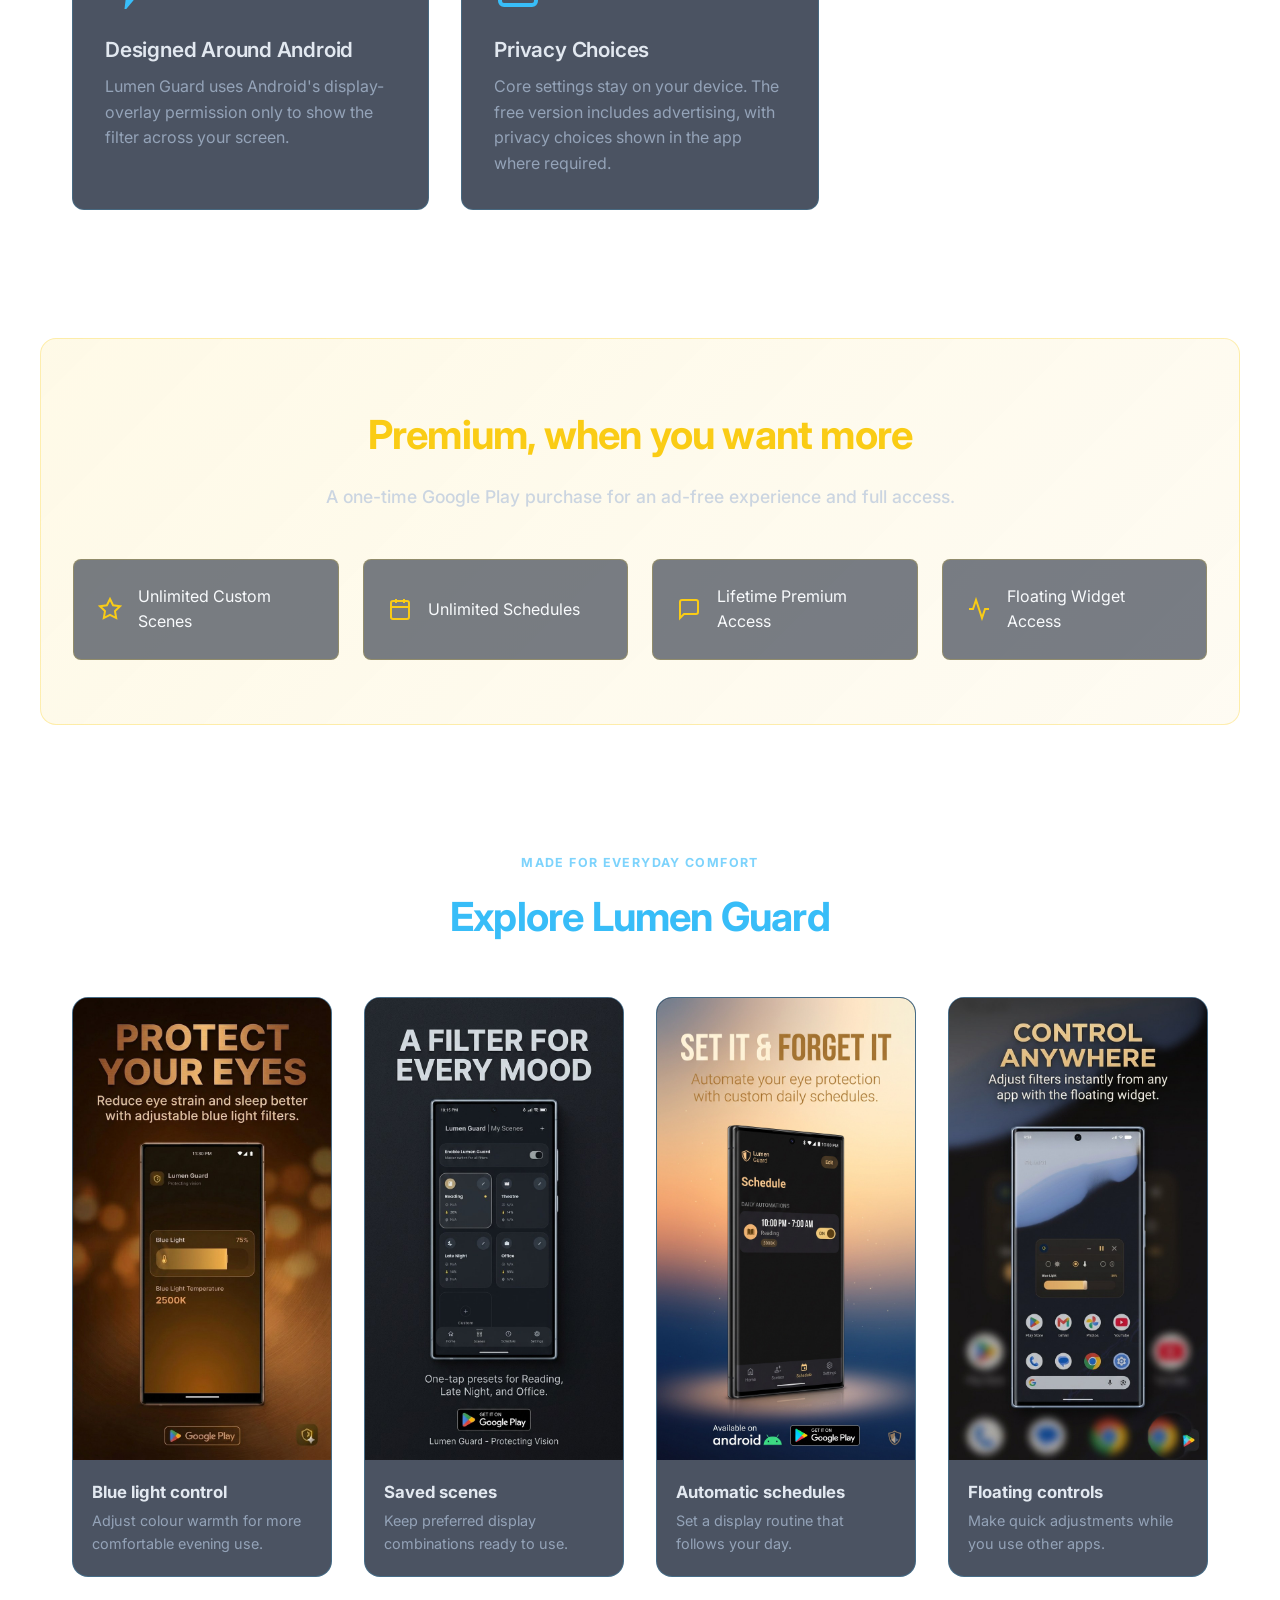
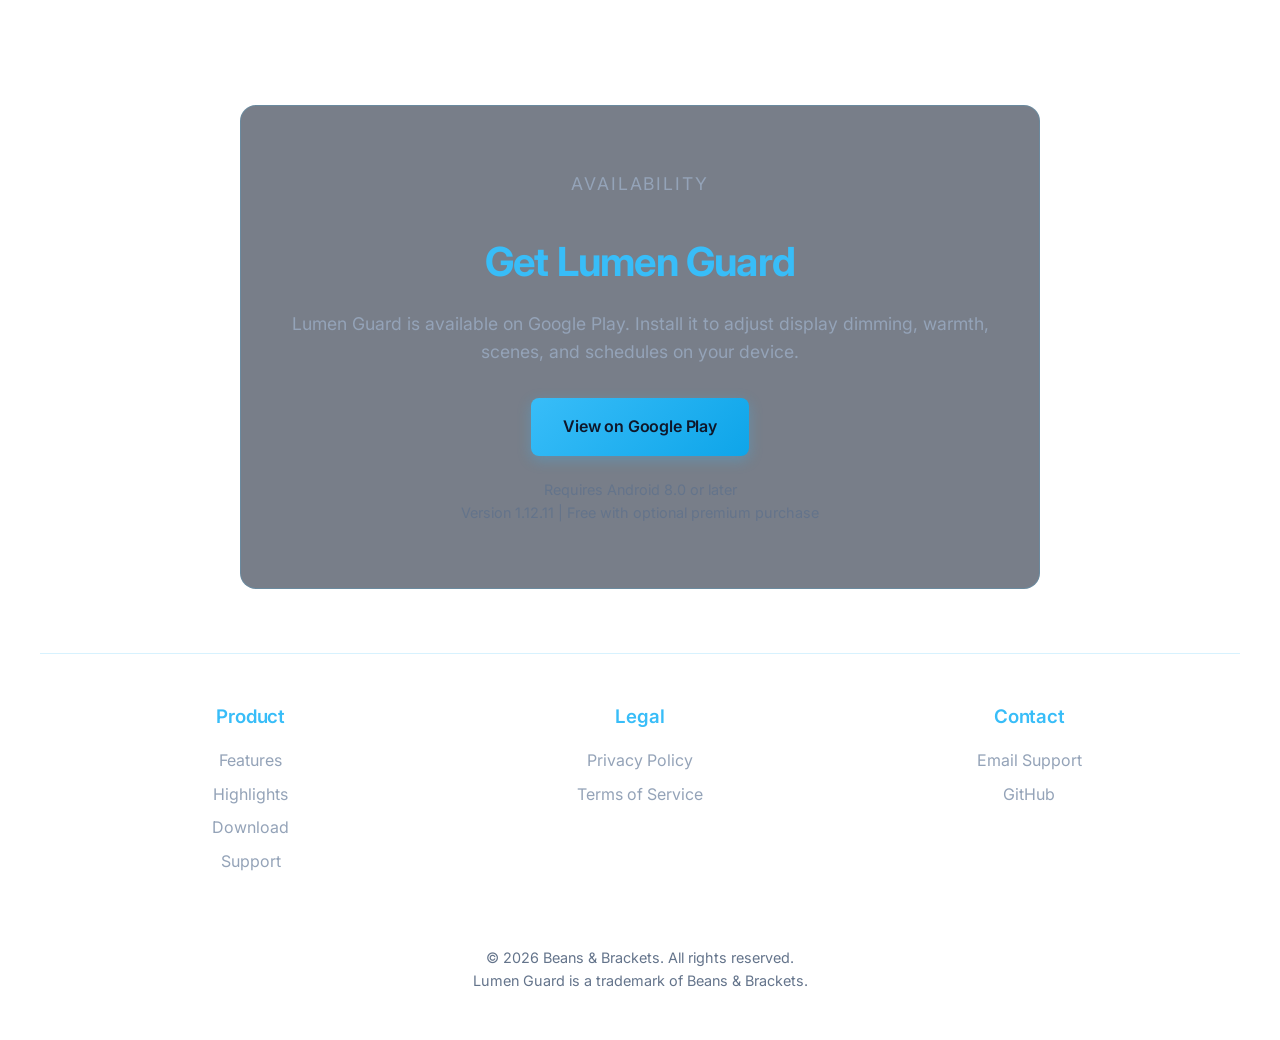
==== commit 00e82450: "Use promotional artwork on Lumen Guard site" ====
--- a/lumenguard/index.html
+++ b/lumenguard/index.html
@@ -30,7 +30,7 @@
             </a>
             <ul>
                 <li><a href="#features">Features</a></li>
-                <li><a href="#screenshots">Screenshots</a></li>
+                <li><a href="#screenshots">Highlights</a></li>
                 <li><a href="support.html">Support</a></li>
                 <li><a href="privacy.html">Privacy</a></li>
             </ul>
@@ -201,26 +201,26 @@
         </div>
     </section>
 
-    <!-- Screenshots -->
+    <!-- Product highlights -->
     <section class="screenshots" id="screenshots">
-        <p class="eyebrow">A look inside</p>
-        <h2>See It In Action</h2>
+        <p class="eyebrow">Made for everyday comfort</p>
+        <h2>Explore Lumen Guard</h2>
         <div class="screenshot-grid">
             <figure class="screenshot-card">
-                <img src="images/screenshots/lumen_home_brigtness.png" alt="Lumen Guard home screen with brightness controls">
-                <figcaption><h3>Home controls</h3><p>Adjust your active filter in one place.</p></figcaption>
-            </figure>
-            <figure class="screenshot-card">
-                <img src="images/screenshots/lumen_scenes.png" alt="Lumen Guard scenes screen">
-                <figcaption><h3>Scenes</h3><p>Move between saved display setups.</p></figcaption>
-            </figure>
-            <figure class="screenshot-card">
-                <img src="images/screenshots/lumen_schedules.png" alt="Lumen Guard schedules screen">
-                <figcaption><h3>Schedules</h3><p>Set a display routine that suits your day.</p></figcaption>
-            </figure>
-            <figure class="screenshot-card">
-                <img src="images/screenshots/lumen_floating_widget.png" alt="Lumen Guard floating widget over an Android home screen">
-                <figcaption><h3>Floating widget</h3><p>Optional quick controls outside the app.</p></figcaption>
+                <img src="images/promotional/blue-light.jpg" alt="Lumen Guard promotional graphic showing adjustable blue light warmth controls">
+                <figcaption><h3>Blue light control</h3><p>Adjust colour warmth for more comfortable evening use.</p></figcaption>
+            </figure>
+            <figure class="screenshot-card">
+                <img src="images/promotional/scenes.jpg" alt="Lumen Guard promotional graphic showing saved display scenes">
+                <figcaption><h3>Saved scenes</h3><p>Keep preferred display combinations ready to use.</p></figcaption>
+            </figure>
+            <figure class="screenshot-card">
+                <img src="images/promotional/schedules.jpg" alt="Lumen Guard promotional graphic showing an automatic display schedule">
+                <figcaption><h3>Automatic schedules</h3><p>Set a display routine that follows your day.</p></figcaption>
+            </figure>
+            <figure class="screenshot-card">
+                <img src="images/promotional/floating-widget.jpg" alt="Lumen Guard promotional graphic showing the floating widget over an Android home screen">
+                <figcaption><h3>Floating controls</h3><p>Make quick adjustments while you use other apps.</p></figcaption>
             </figure>
         </div>
     </section>
@@ -249,7 +249,7 @@
                 <h3>Product</h3>
                 <ul>
                     <li><a href="#features">Features</a></li>
-                    <li><a href="#screenshots">Screenshots</a></li>
+                    <li><a href="#screenshots">Highlights</a></li>
                     <li><a href="#download">Download</a></li>
                     <li><a href="support.html">Support</a></li>
                 </ul>
--- a/lumenguard/css/lumenguard.css
+++ b/lumenguard/css/lumenguard.css
@@ -374,7 +374,8 @@
 .screenshot-card img {
     display: block;
     width: 100%;
-    height: 430px;
+    height: auto;
+    aspect-ratio: 768 / 1376;
     object-fit: cover;
     object-position: top;
     background: #0f172a;
@@ -509,10 +510,6 @@
         white-space: nowrap;
     }
 
-    .screenshot-card img {
-        height: 390px;
-    }
-
     .features h2,
     .premium-section h2,
     .screenshots h2,
@@ -588,10 +585,6 @@
         padding: 1.25rem;
     }
 
-    .screenshot-card img {
-        height: min(150vw, 560px);
-    }
-
     footer {
         padding: 2.5rem 1.25rem;
     }
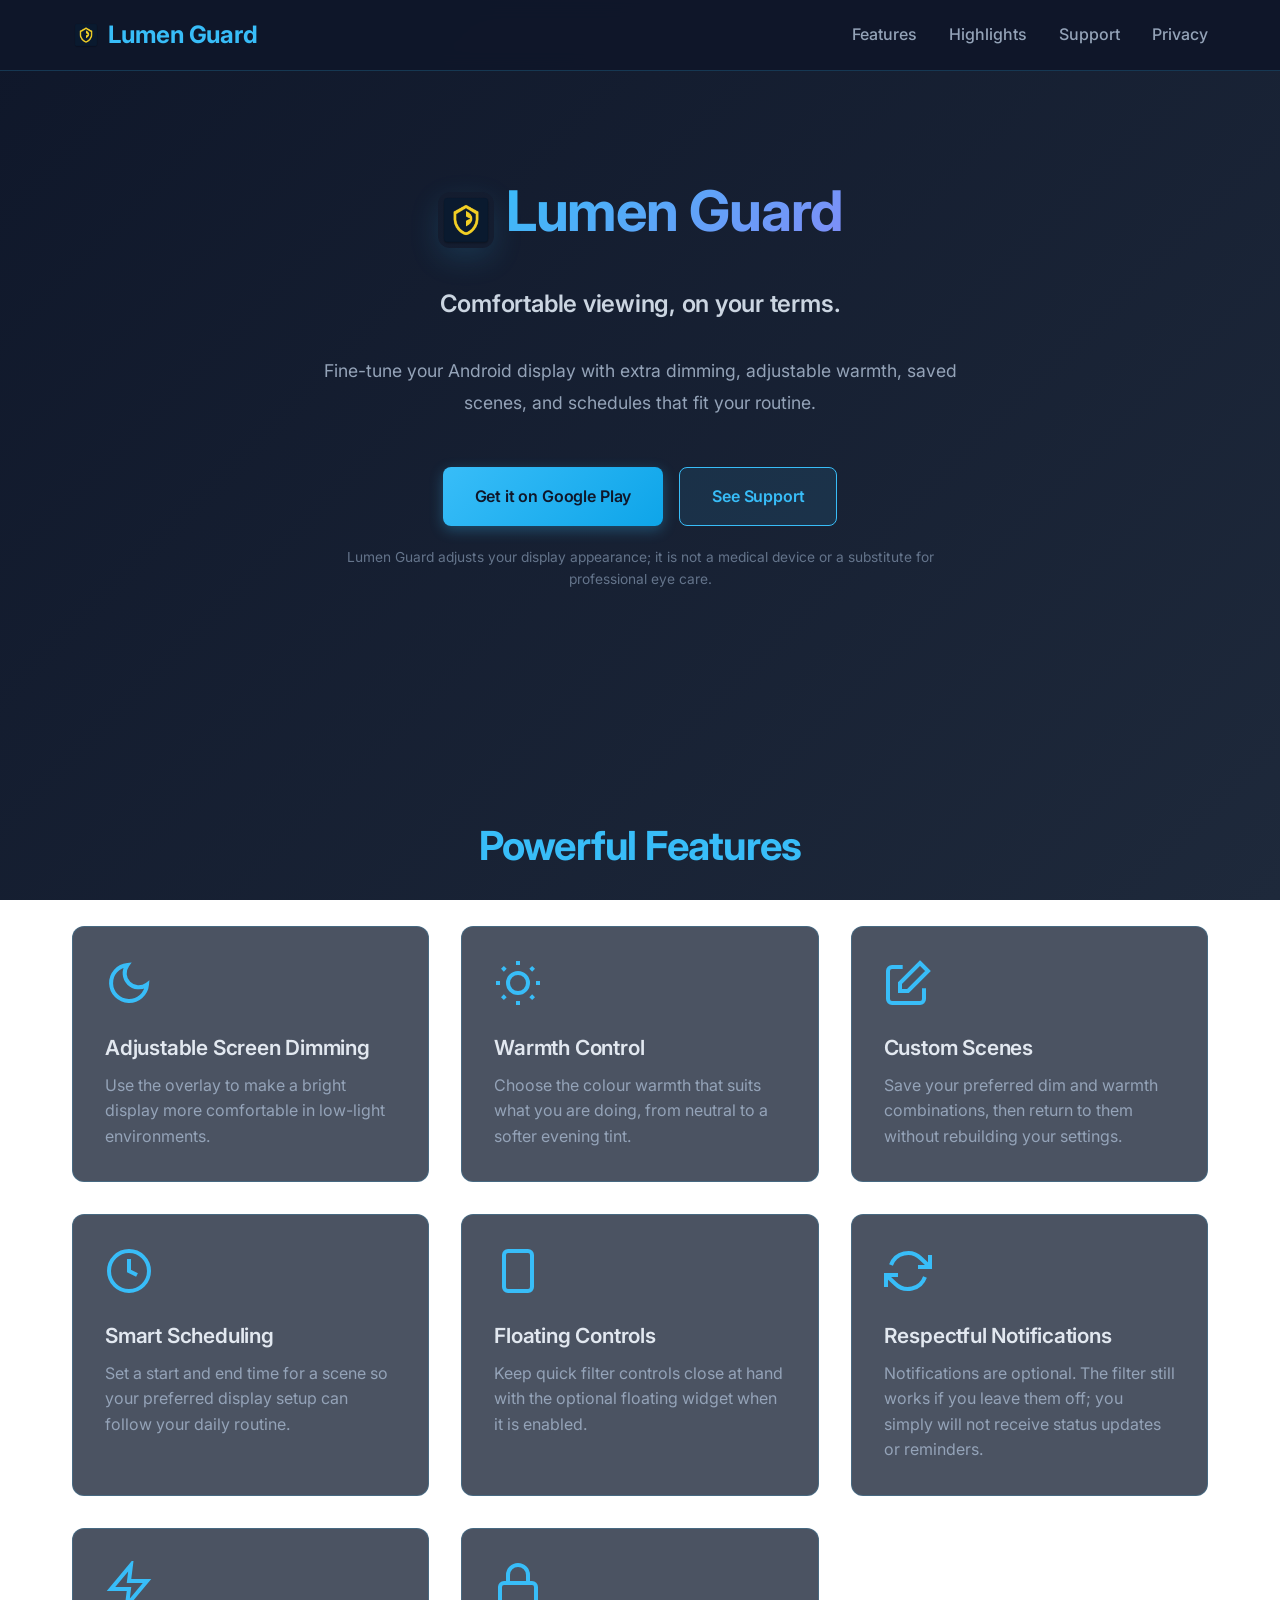
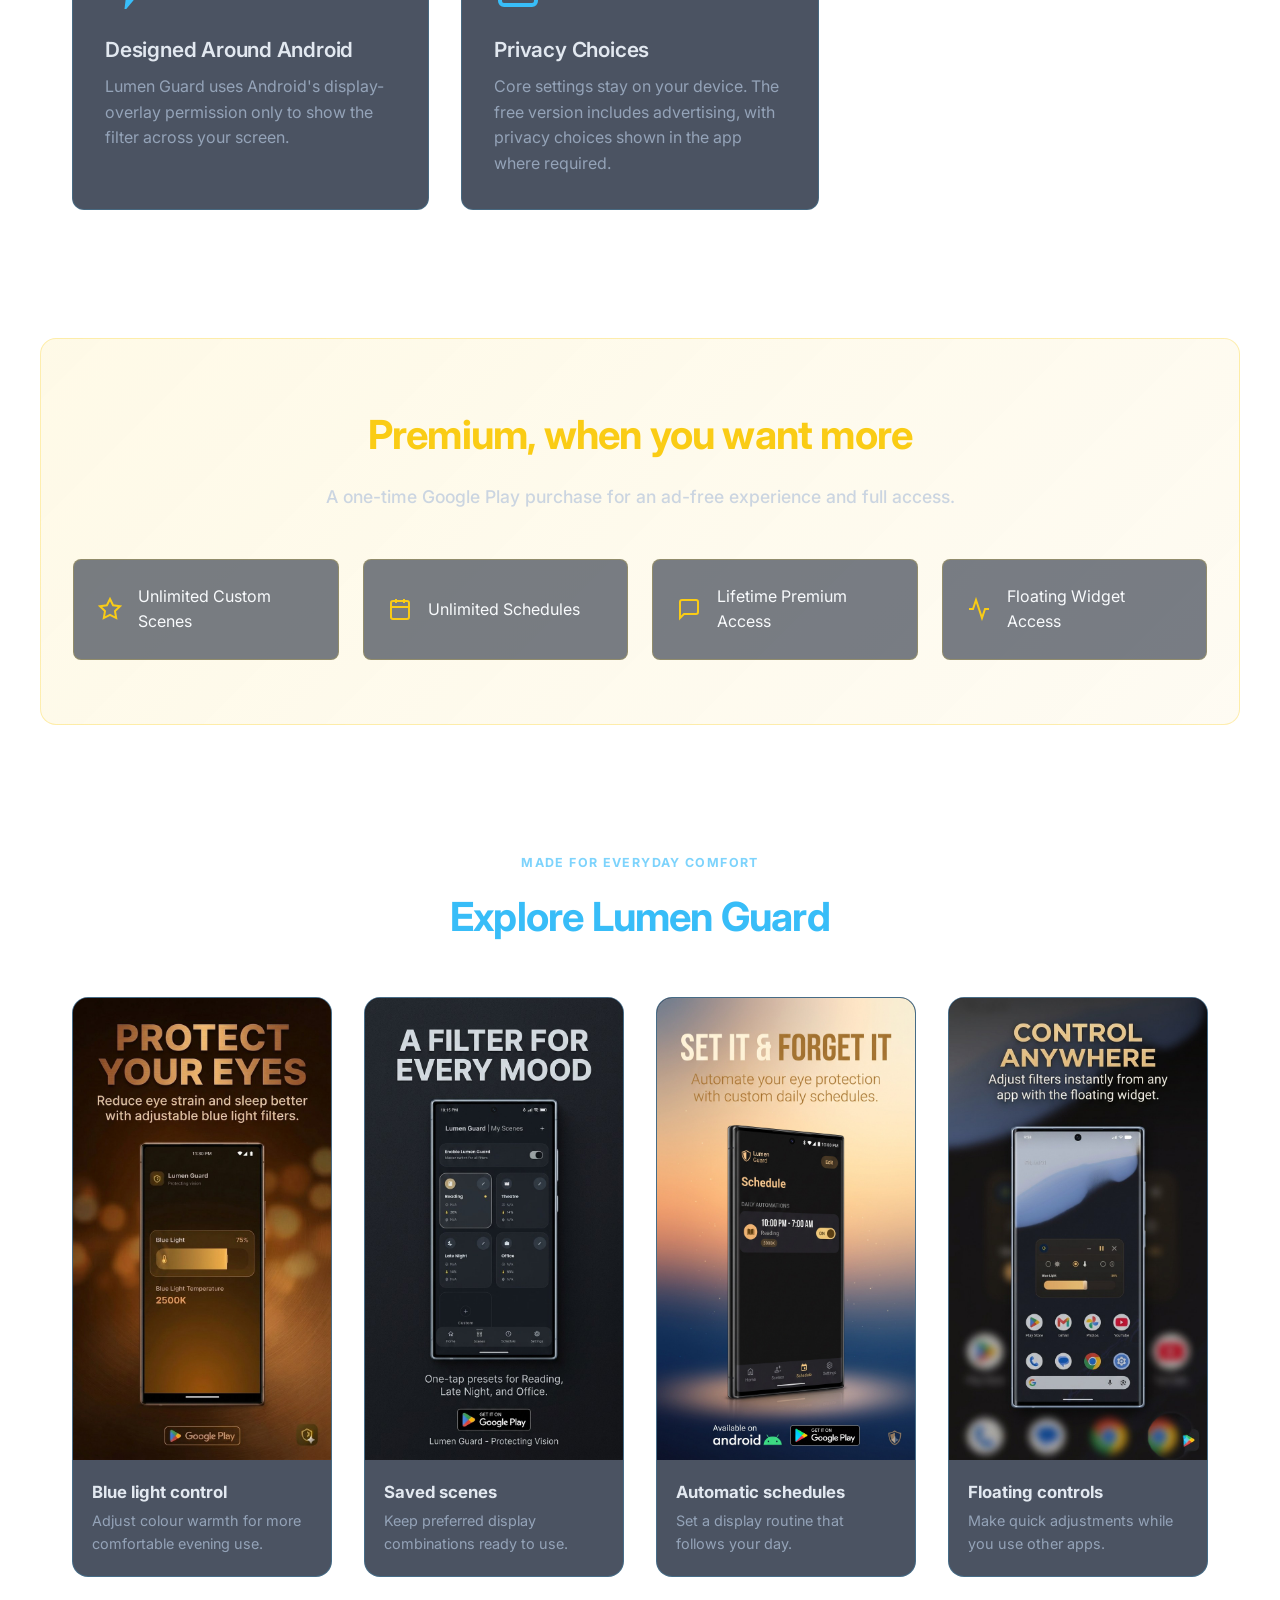
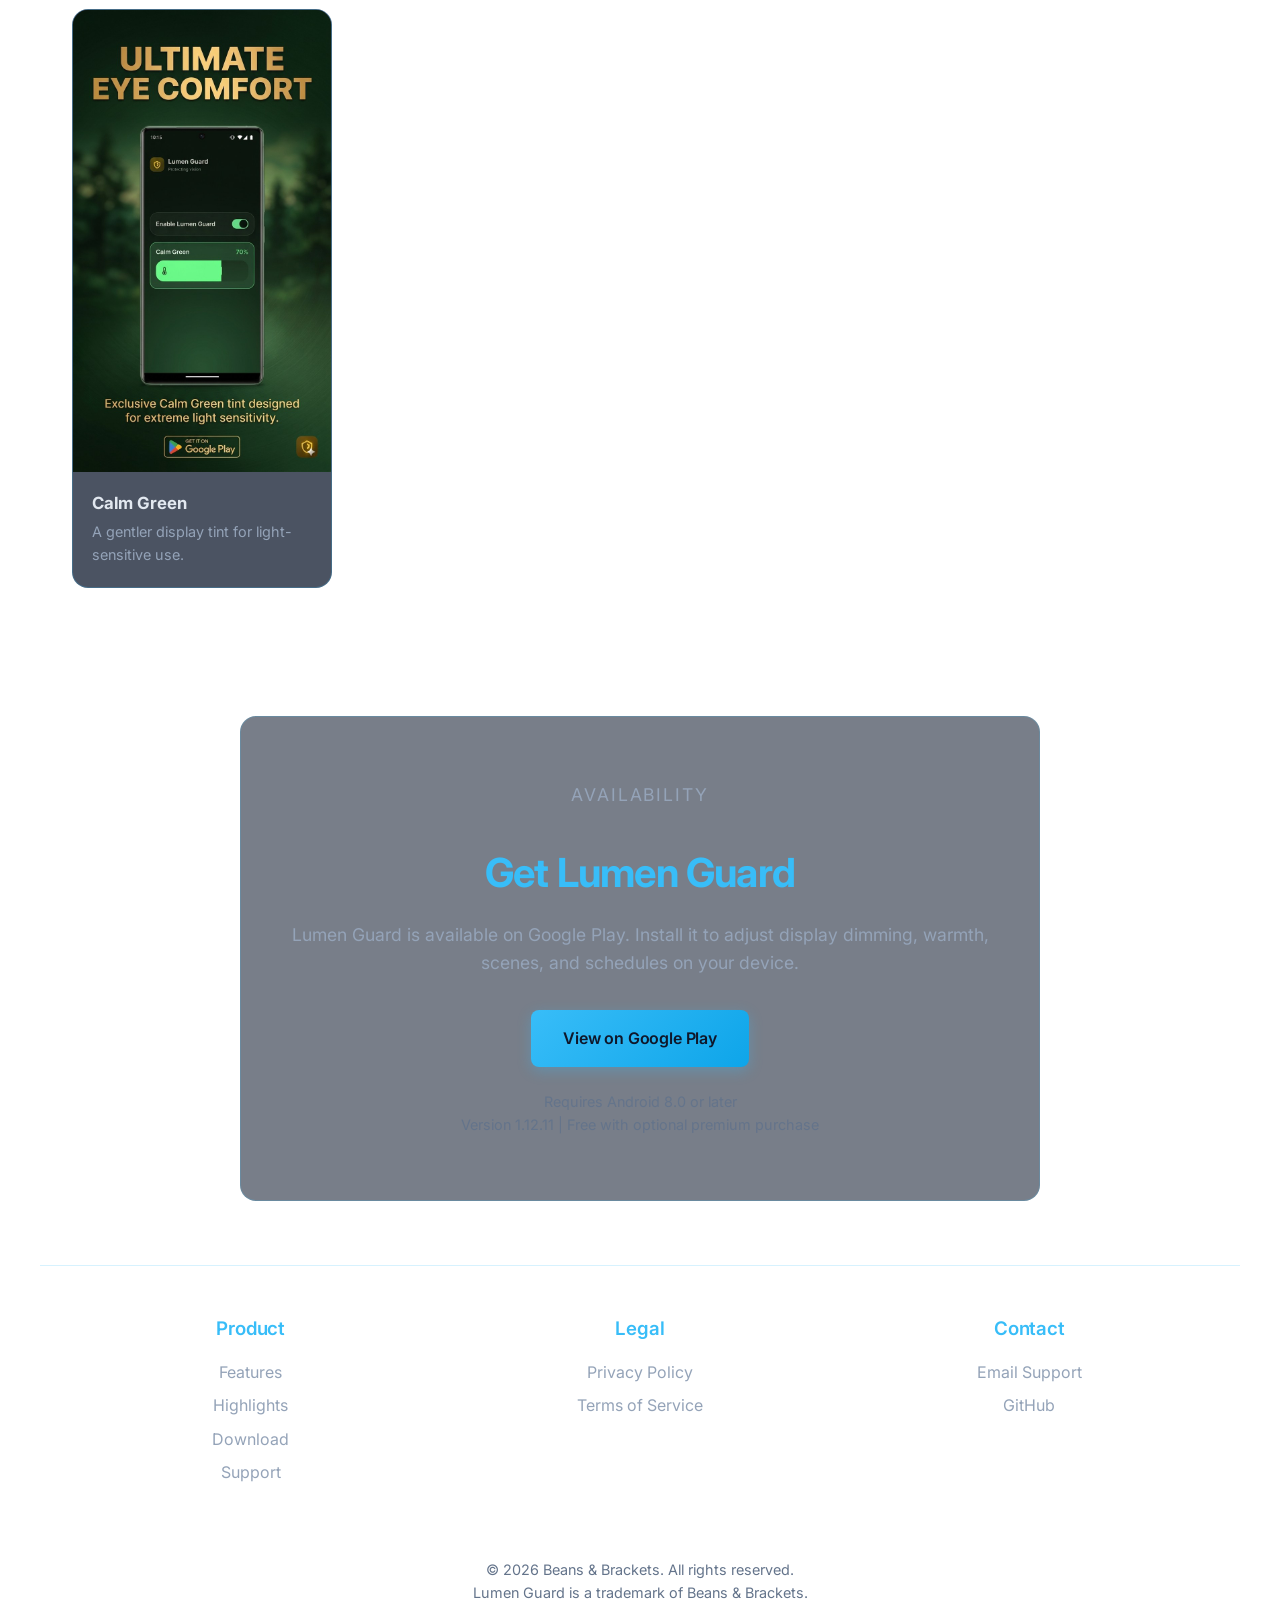
==== commit 566a1565: "Add Calm Green promotional highlight" ====
--- a/lumenguard/index.html
+++ b/lumenguard/index.html
@@ -222,6 +222,10 @@
                 <img src="images/promotional/floating-widget.jpg" alt="Lumen Guard promotional graphic showing the floating widget over an Android home screen">
                 <figcaption><h3>Floating controls</h3><p>Make quick adjustments while you use other apps.</p></figcaption>
             </figure>
+            <figure class="screenshot-card">
+                <img src="images/promotional/calm-green.jpg" alt="Lumen Guard promotional graphic showing the Calm Green display filter">
+                <figcaption><h3>Calm Green</h3><p>A gentler display tint for light-sensitive use.</p></figcaption>
+            </figure>
         </div>
     </section>
 
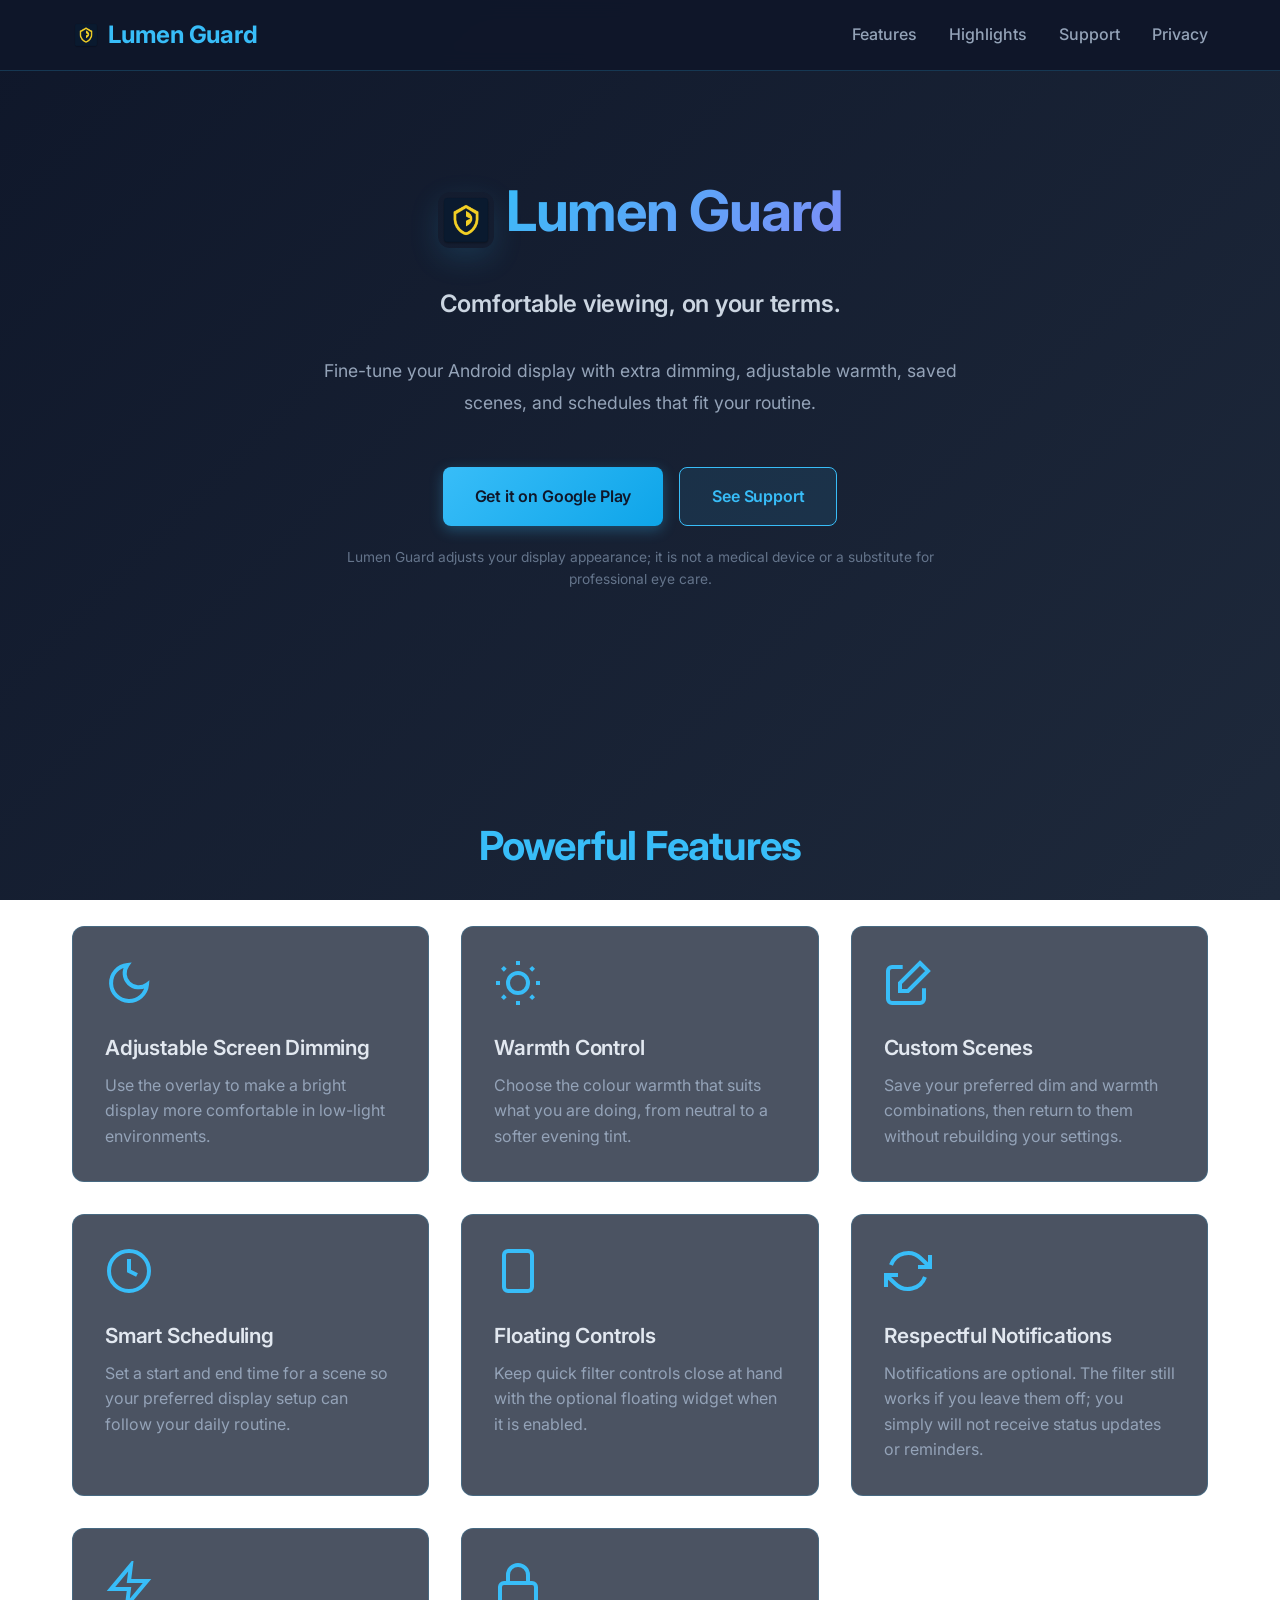
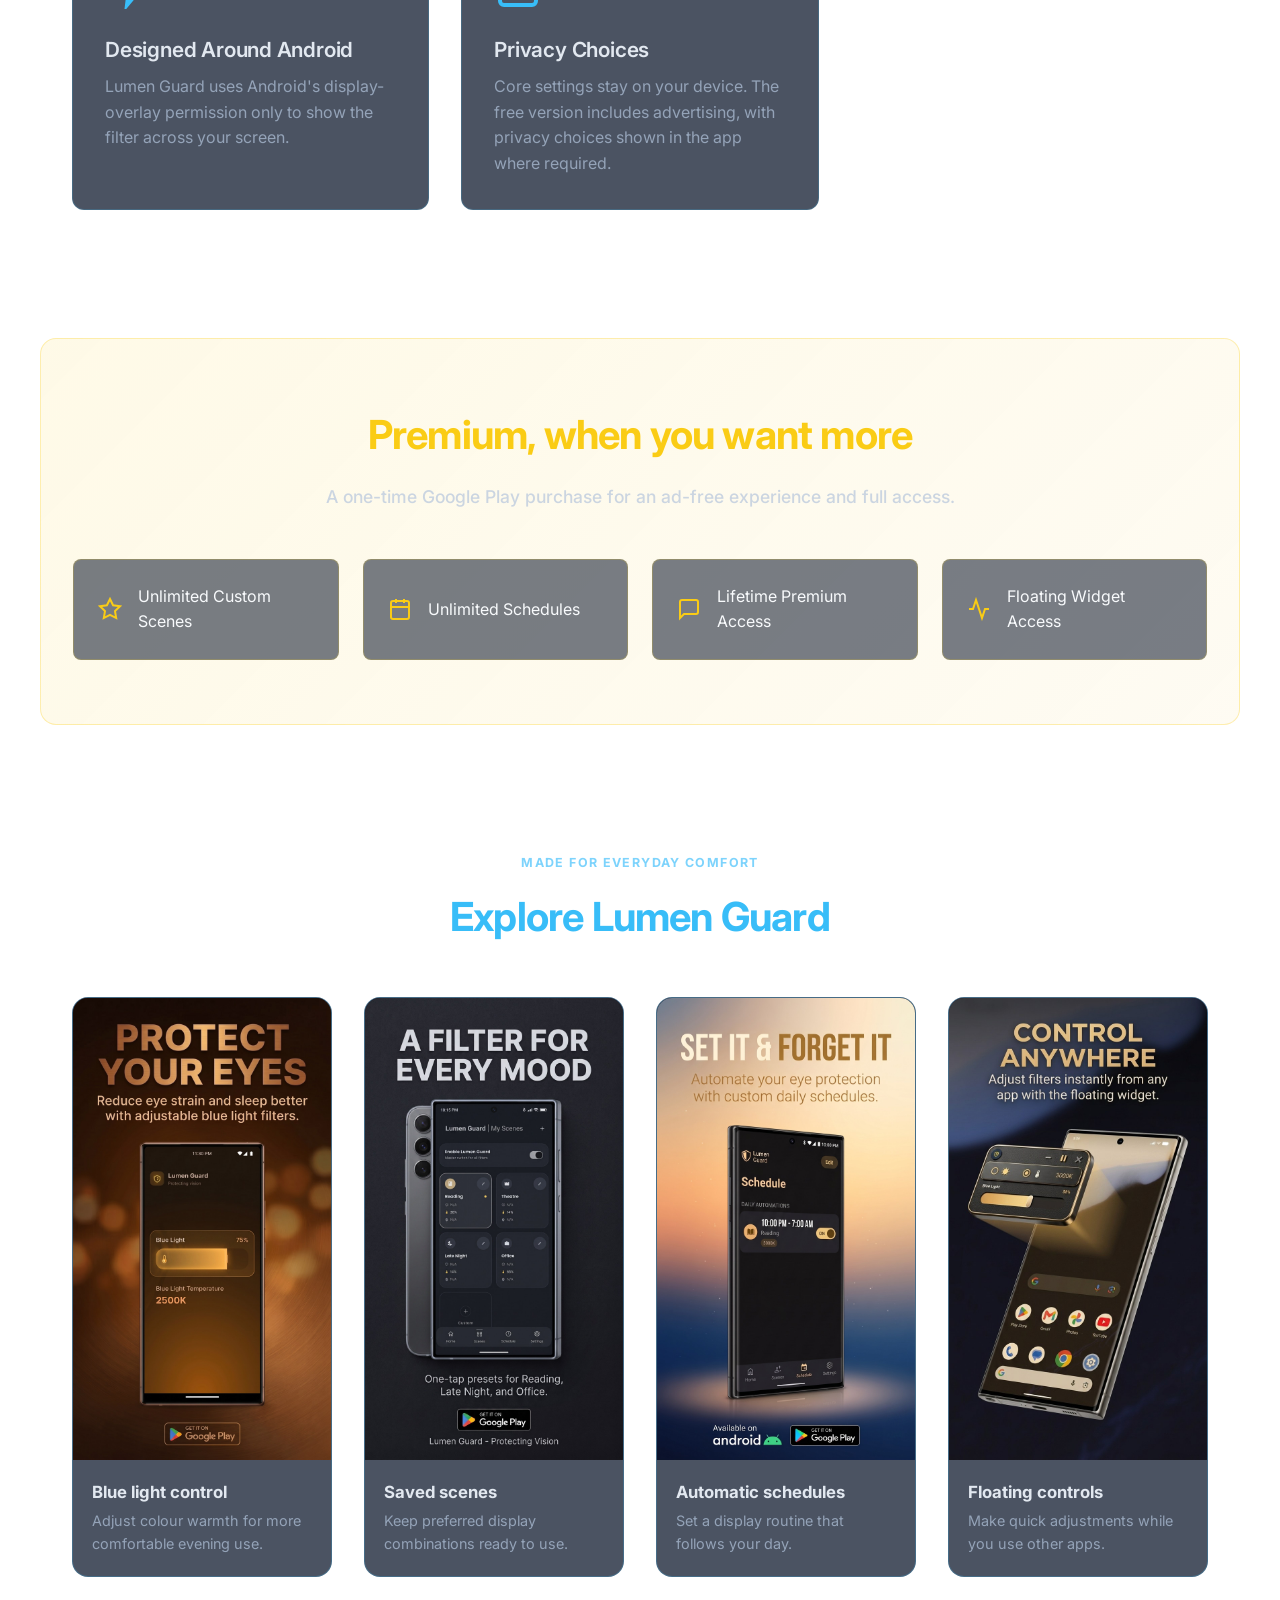
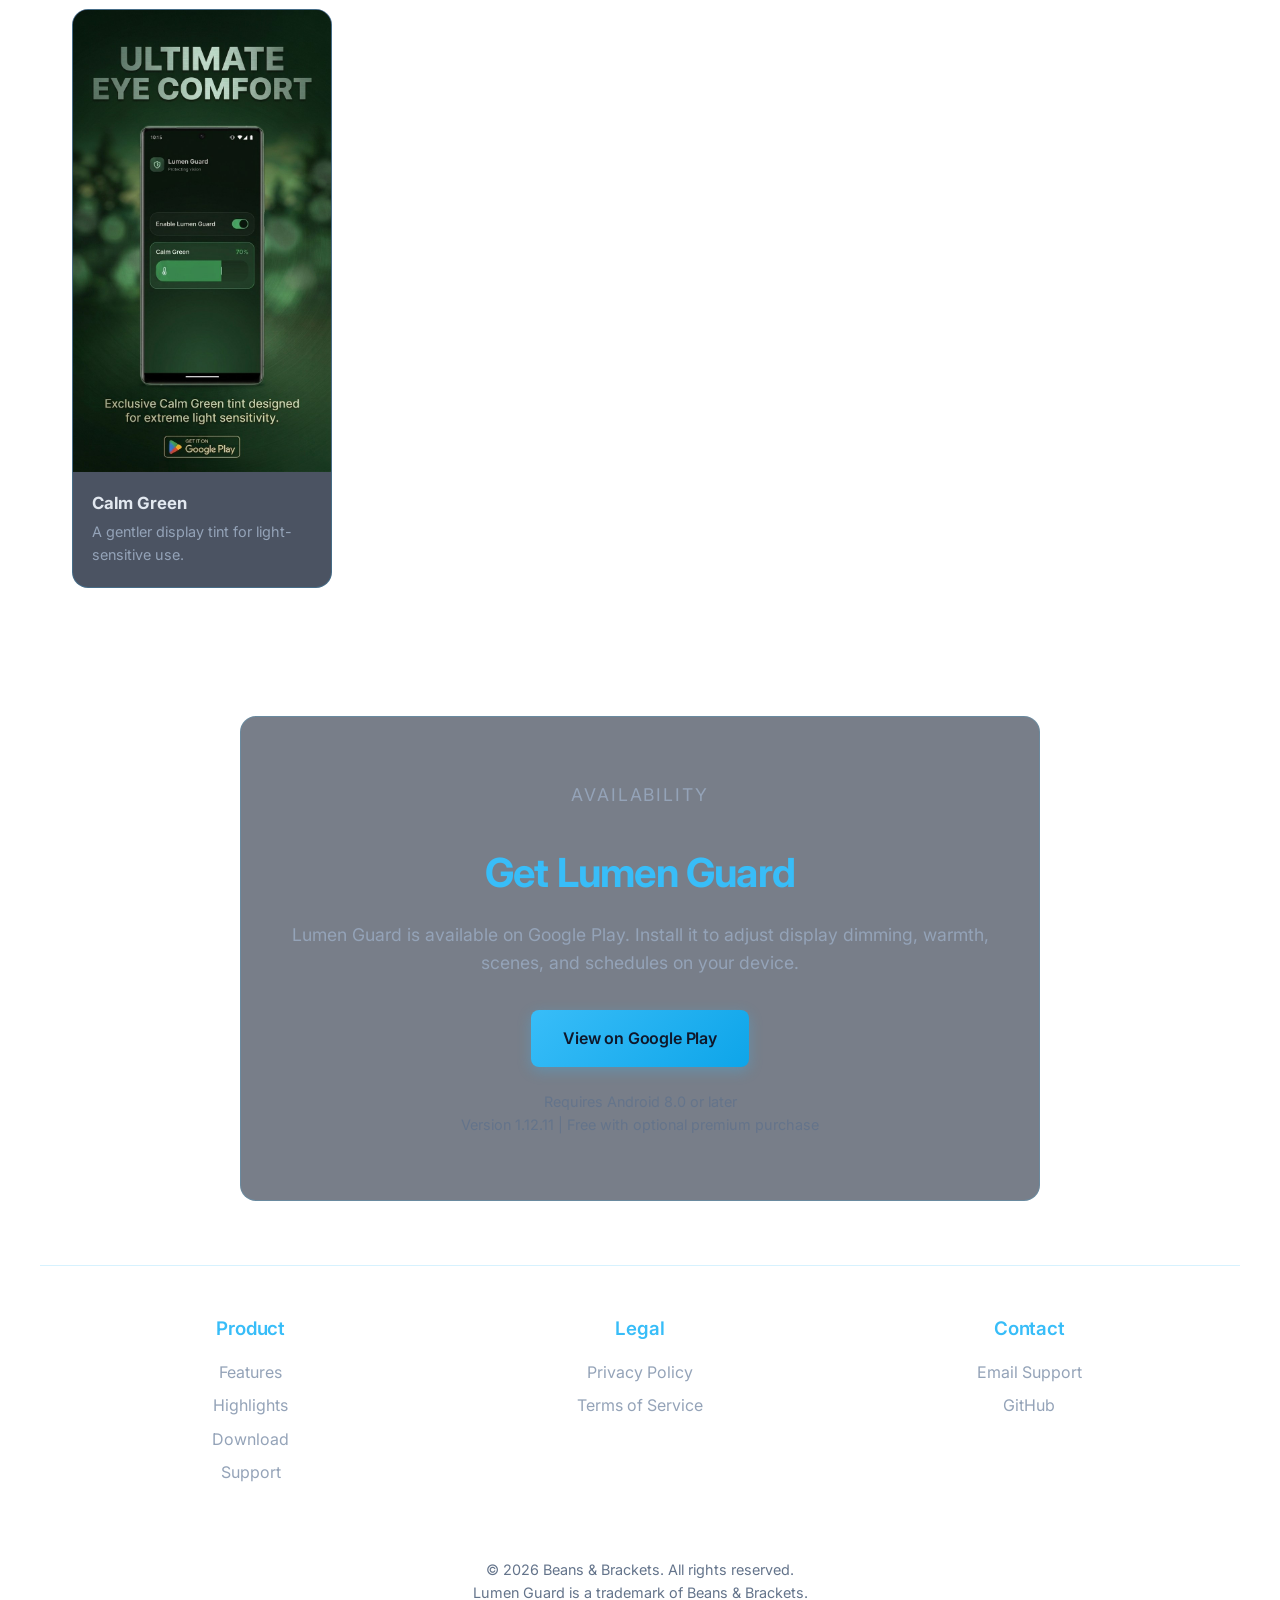
==== commit 2cd28759: "Version Lumen Guard promotional assets" ====
--- a/lumenguard/index.html
+++ b/lumenguard/index.html
@@ -207,23 +207,23 @@
         <h2>Explore Lumen Guard</h2>
         <div class="screenshot-grid">
             <figure class="screenshot-card">
-                <img src="images/promotional/blue-light.jpg" alt="Lumen Guard promotional graphic showing adjustable blue light warmth controls">
+                <img src="images/promotional/blue-light-20260818.jpg" alt="Lumen Guard promotional graphic showing adjustable blue light warmth controls">
                 <figcaption><h3>Blue light control</h3><p>Adjust colour warmth for more comfortable evening use.</p></figcaption>
             </figure>
             <figure class="screenshot-card">
-                <img src="images/promotional/scenes.jpg" alt="Lumen Guard promotional graphic showing saved display scenes">
+                <img src="images/promotional/scenes-20260818.jpg" alt="Lumen Guard promotional graphic showing saved display scenes">
                 <figcaption><h3>Saved scenes</h3><p>Keep preferred display combinations ready to use.</p></figcaption>
             </figure>
             <figure class="screenshot-card">
-                <img src="images/promotional/schedules.jpg" alt="Lumen Guard promotional graphic showing an automatic display schedule">
+                <img src="images/promotional/schedules-20260818.jpg" alt="Lumen Guard promotional graphic showing an automatic display schedule">
                 <figcaption><h3>Automatic schedules</h3><p>Set a display routine that follows your day.</p></figcaption>
             </figure>
             <figure class="screenshot-card">
-                <img src="images/promotional/floating-widget.jpg" alt="Lumen Guard promotional graphic showing the floating widget over an Android home screen">
+                <img src="images/promotional/floating-widget-20260818.jpg" alt="Lumen Guard promotional graphic showing the floating widget over an Android home screen">
                 <figcaption><h3>Floating controls</h3><p>Make quick adjustments while you use other apps.</p></figcaption>
             </figure>
             <figure class="screenshot-card">
-                <img src="images/promotional/calm-green.jpg" alt="Lumen Guard promotional graphic showing the Calm Green display filter">
+                <img src="images/promotional/calm-green-20260818.jpg" alt="Lumen Guard promotional graphic showing the Calm Green display filter">
                 <figcaption><h3>Calm Green</h3><p>A gentler display tint for light-sensitive use.</p></figcaption>
             </figure>
         </div>
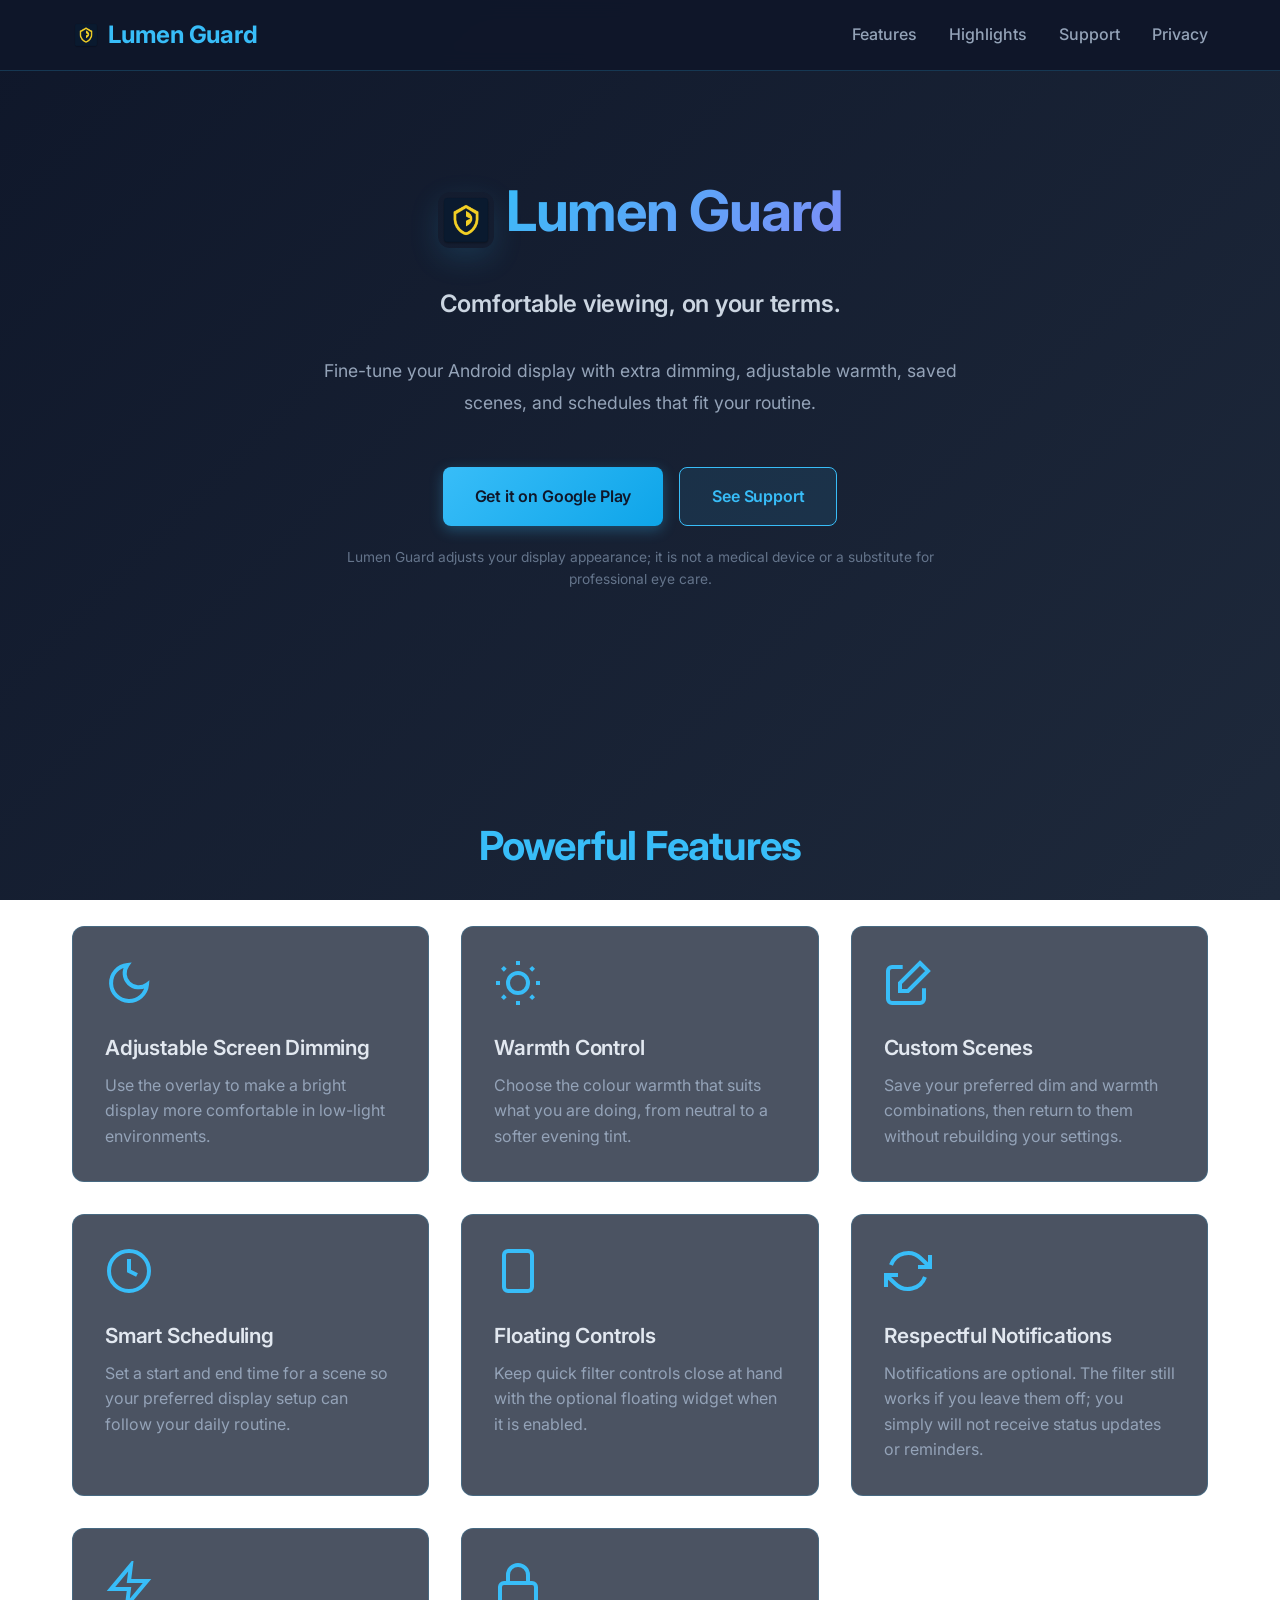
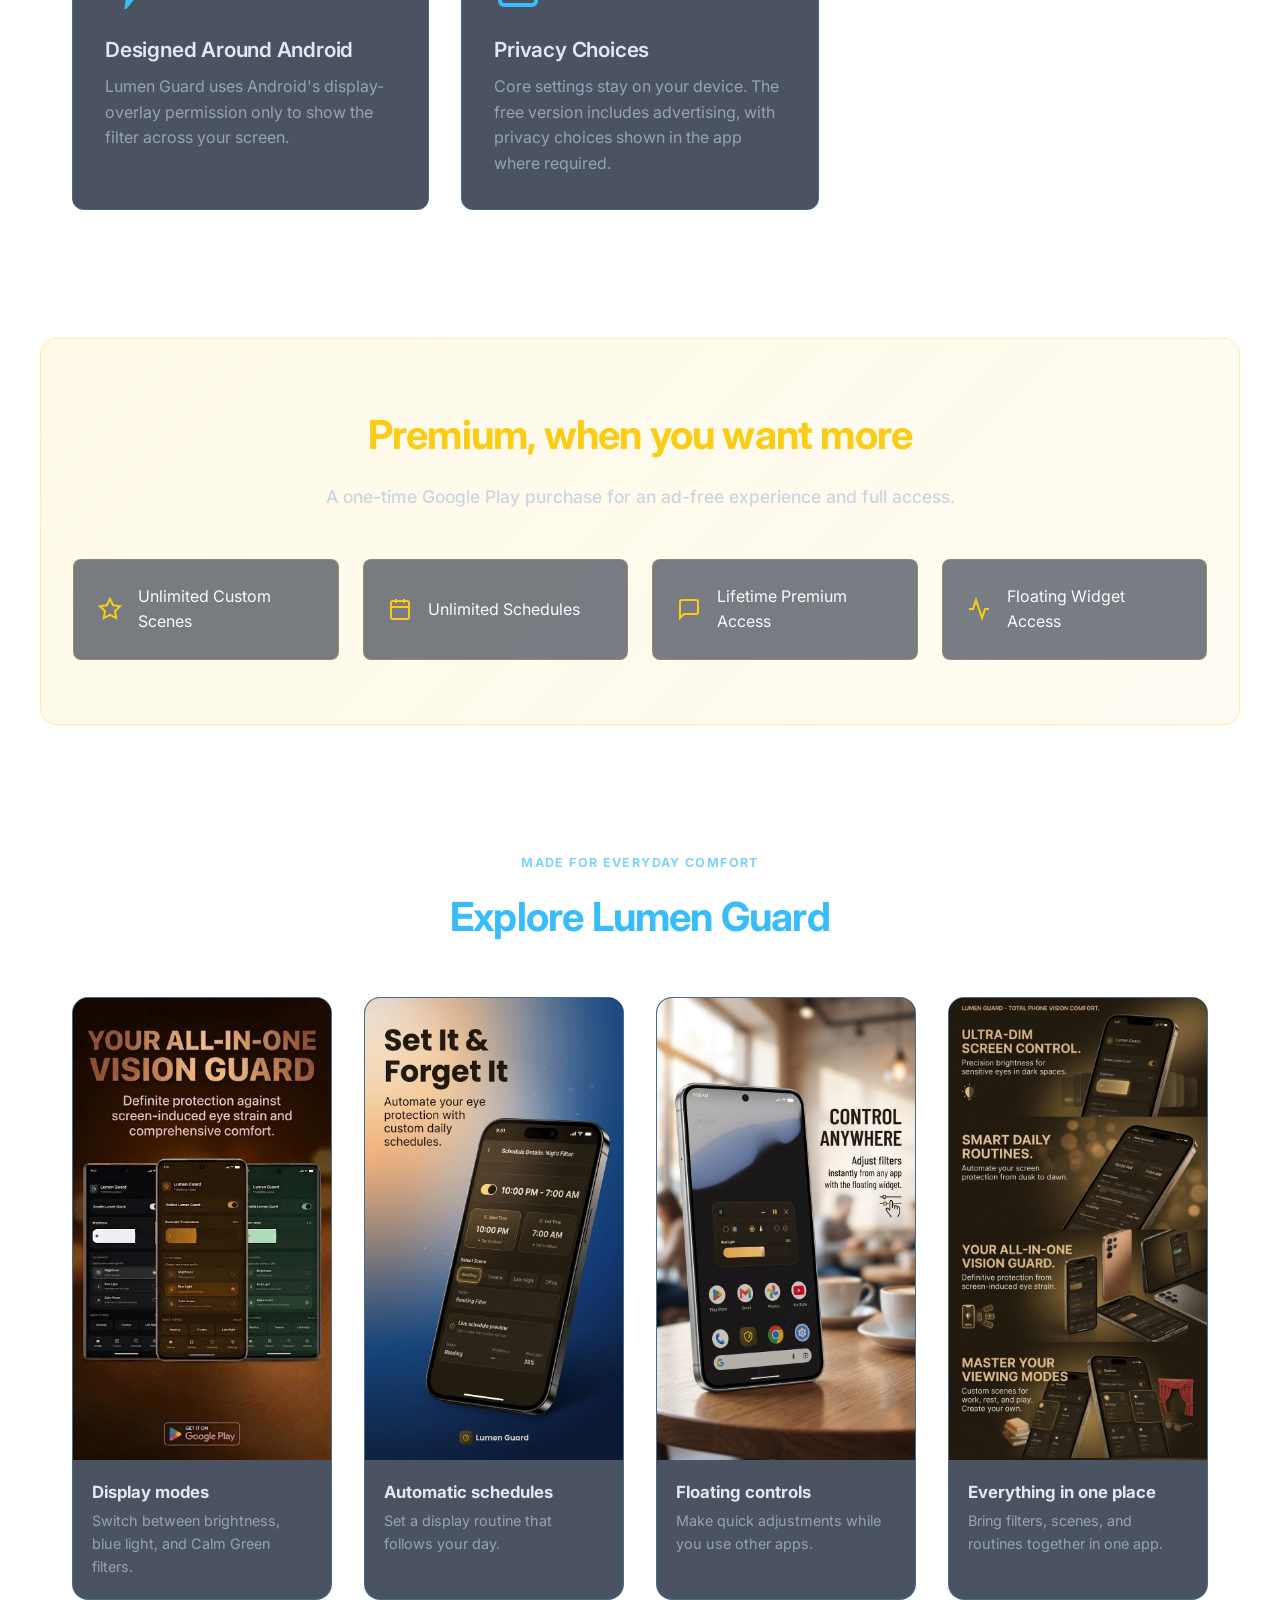
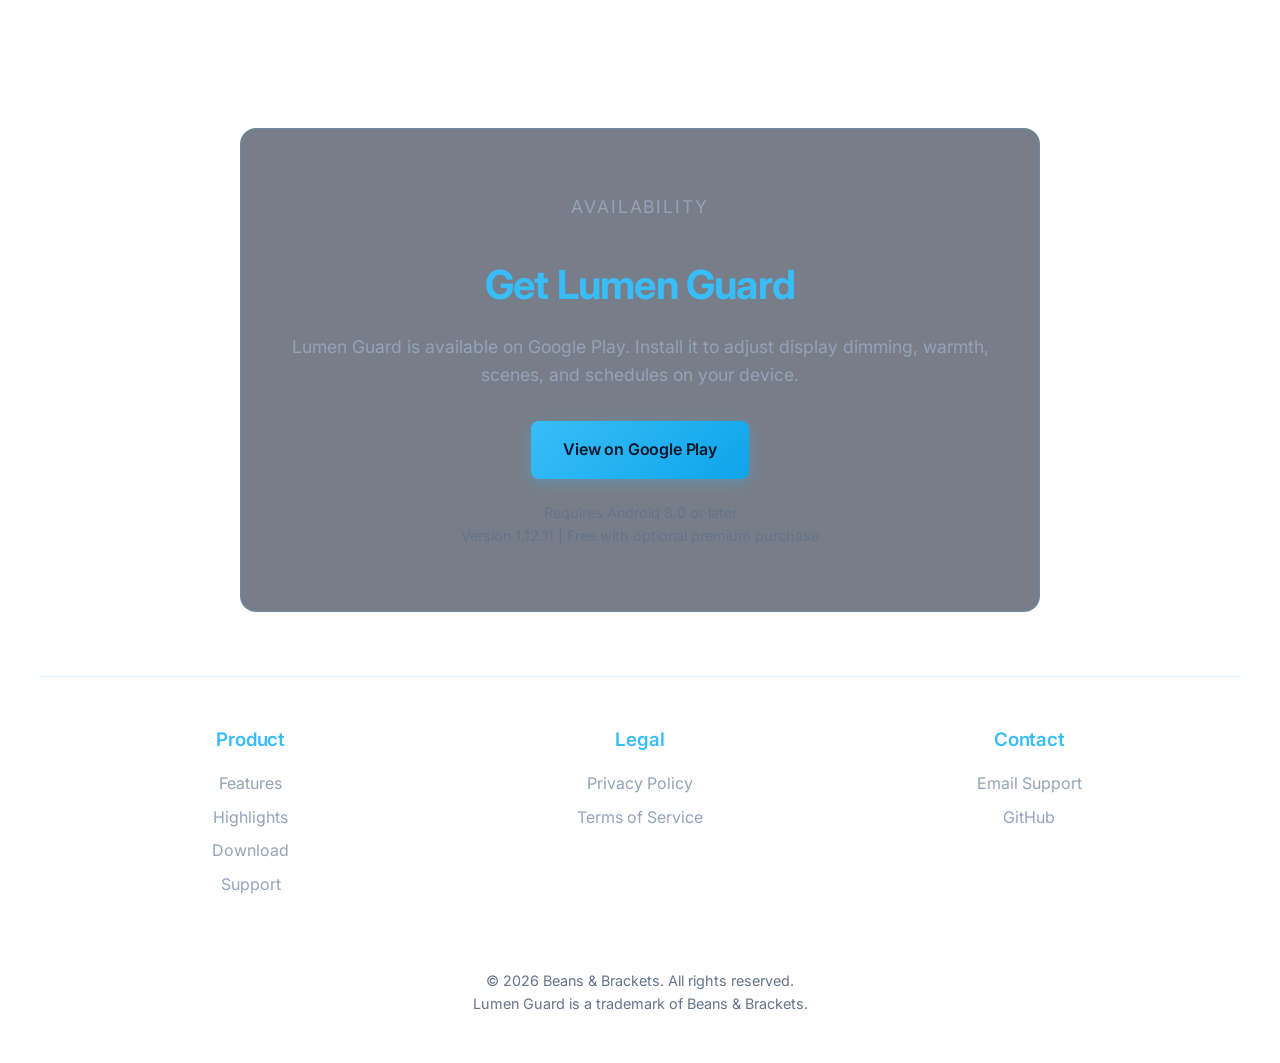
==== commit 6c7d883d: "Refresh Lumen Guard promotional gallery" ====
--- a/lumenguard/index.html
+++ b/lumenguard/index.html
@@ -207,24 +207,20 @@
         <h2>Explore Lumen Guard</h2>
         <div class="screenshot-grid">
             <figure class="screenshot-card">
-                <img src="images/promotional/blue-light-20260818.jpg" alt="Lumen Guard promotional graphic showing adjustable blue light warmth controls">
-                <figcaption><h3>Blue light control</h3><p>Adjust colour warmth for more comfortable evening use.</p></figcaption>
-            </figure>
-            <figure class="screenshot-card">
-                <img src="images/promotional/scenes-20260818.jpg" alt="Lumen Guard promotional graphic showing saved display scenes">
-                <figcaption><h3>Saved scenes</h3><p>Keep preferred display combinations ready to use.</p></figcaption>
-            </figure>
-            <figure class="screenshot-card">
-                <img src="images/promotional/schedules-20260818.jpg" alt="Lumen Guard promotional graphic showing an automatic display schedule">
+                <img src="images/promotional/all-in-one-v2.jpg" alt="Lumen Guard promotional graphic showing multiple display filter modes">
+                <figcaption><h3>Display modes</h3><p>Switch between brightness, blue light, and Calm Green filters.</p></figcaption>
+            </figure>
+            <figure class="screenshot-card">
+                <img src="images/promotional/schedule-preview-v2.jpg" alt="Lumen Guard promotional graphic showing a scheduled night filter">
                 <figcaption><h3>Automatic schedules</h3><p>Set a display routine that follows your day.</p></figcaption>
             </figure>
             <figure class="screenshot-card">
-                <img src="images/promotional/floating-widget-20260818.jpg" alt="Lumen Guard promotional graphic showing the floating widget over an Android home screen">
+                <img src="images/promotional/widget-v2.jpg" alt="Lumen Guard promotional graphic showing floating filter controls over an Android home screen">
                 <figcaption><h3>Floating controls</h3><p>Make quick adjustments while you use other apps.</p></figcaption>
             </figure>
             <figure class="screenshot-card">
-                <img src="images/promotional/calm-green-20260818.jpg" alt="Lumen Guard promotional graphic showing the Calm Green display filter">
-                <figcaption><h3>Calm Green</h3><p>A gentler display tint for light-sensitive use.</p></figcaption>
+                <img src="images/promotional/total-protection-v2.jpg" alt="Lumen Guard promotional graphic showing filter, schedule, and scene features">
+                <figcaption><h3>Everything in one place</h3><p>Bring filters, scenes, and routines together in one app.</p></figcaption>
             </figure>
         </div>
     </section>
